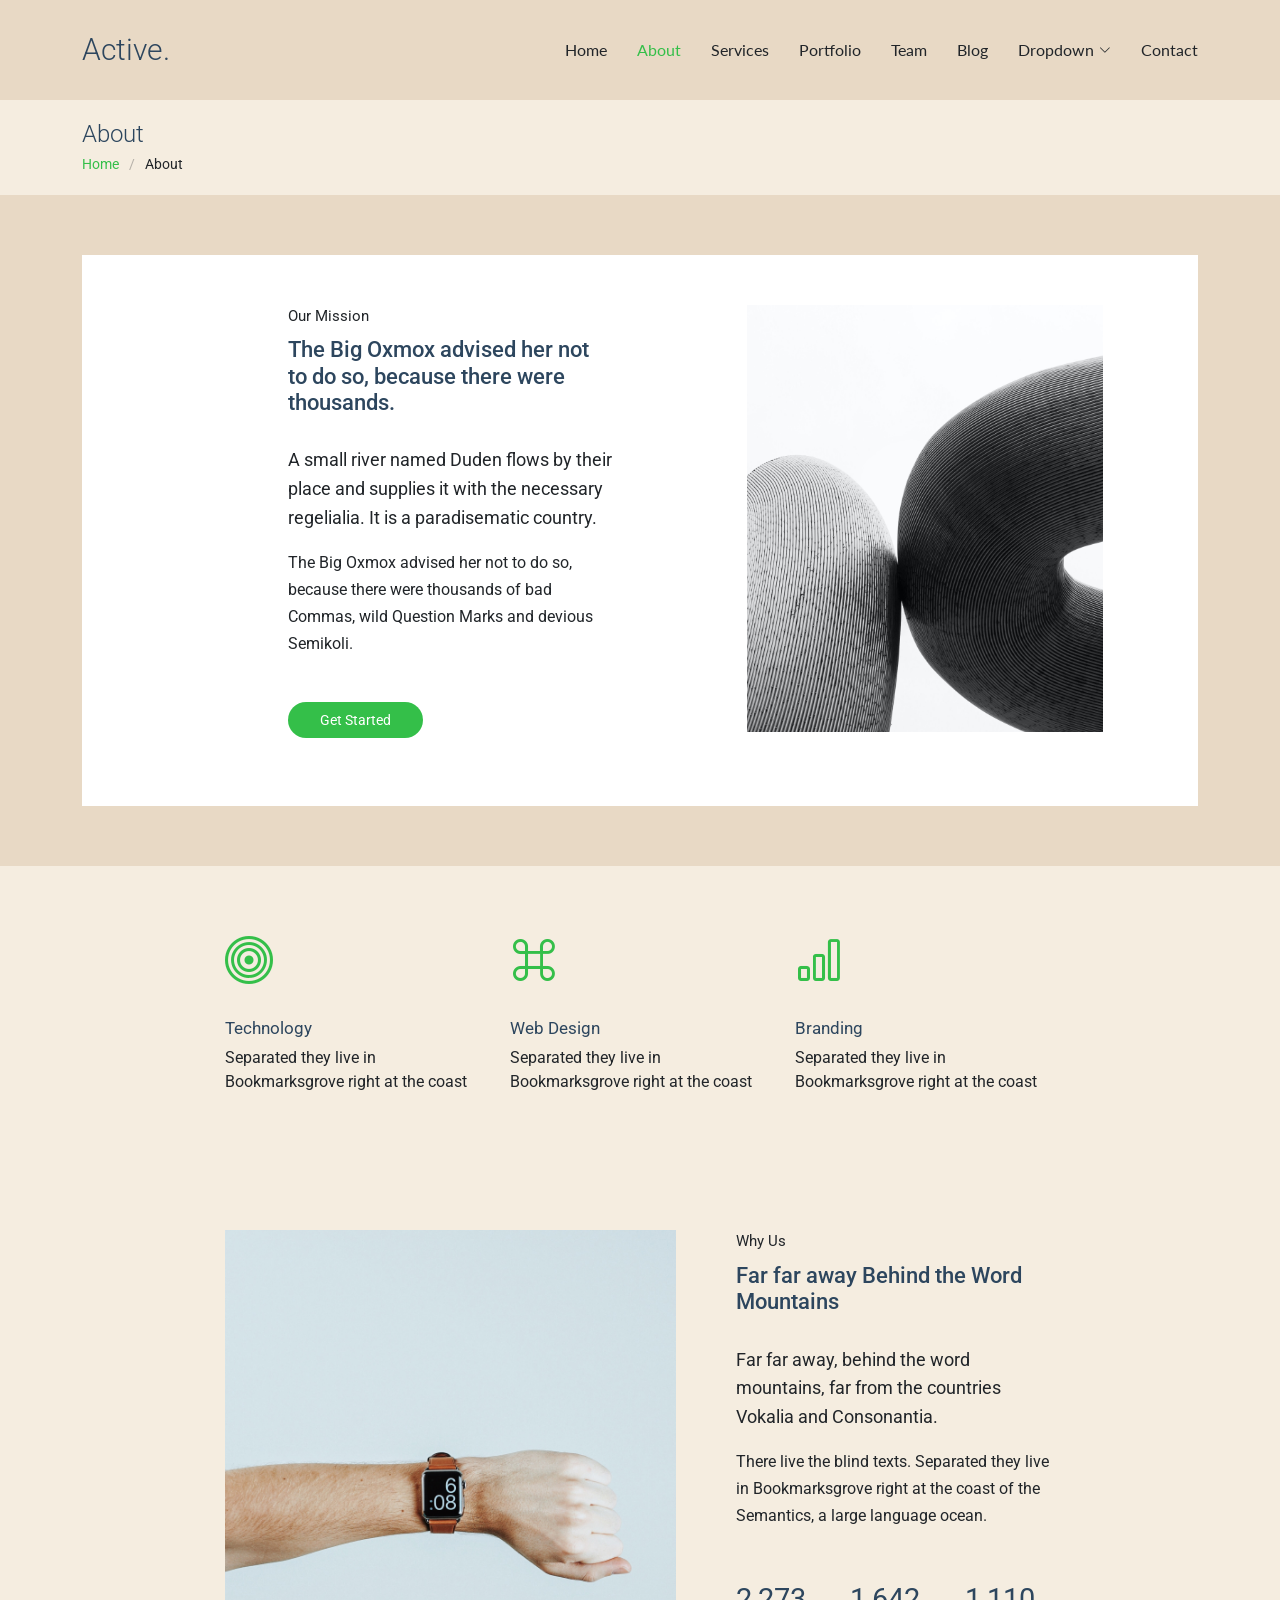
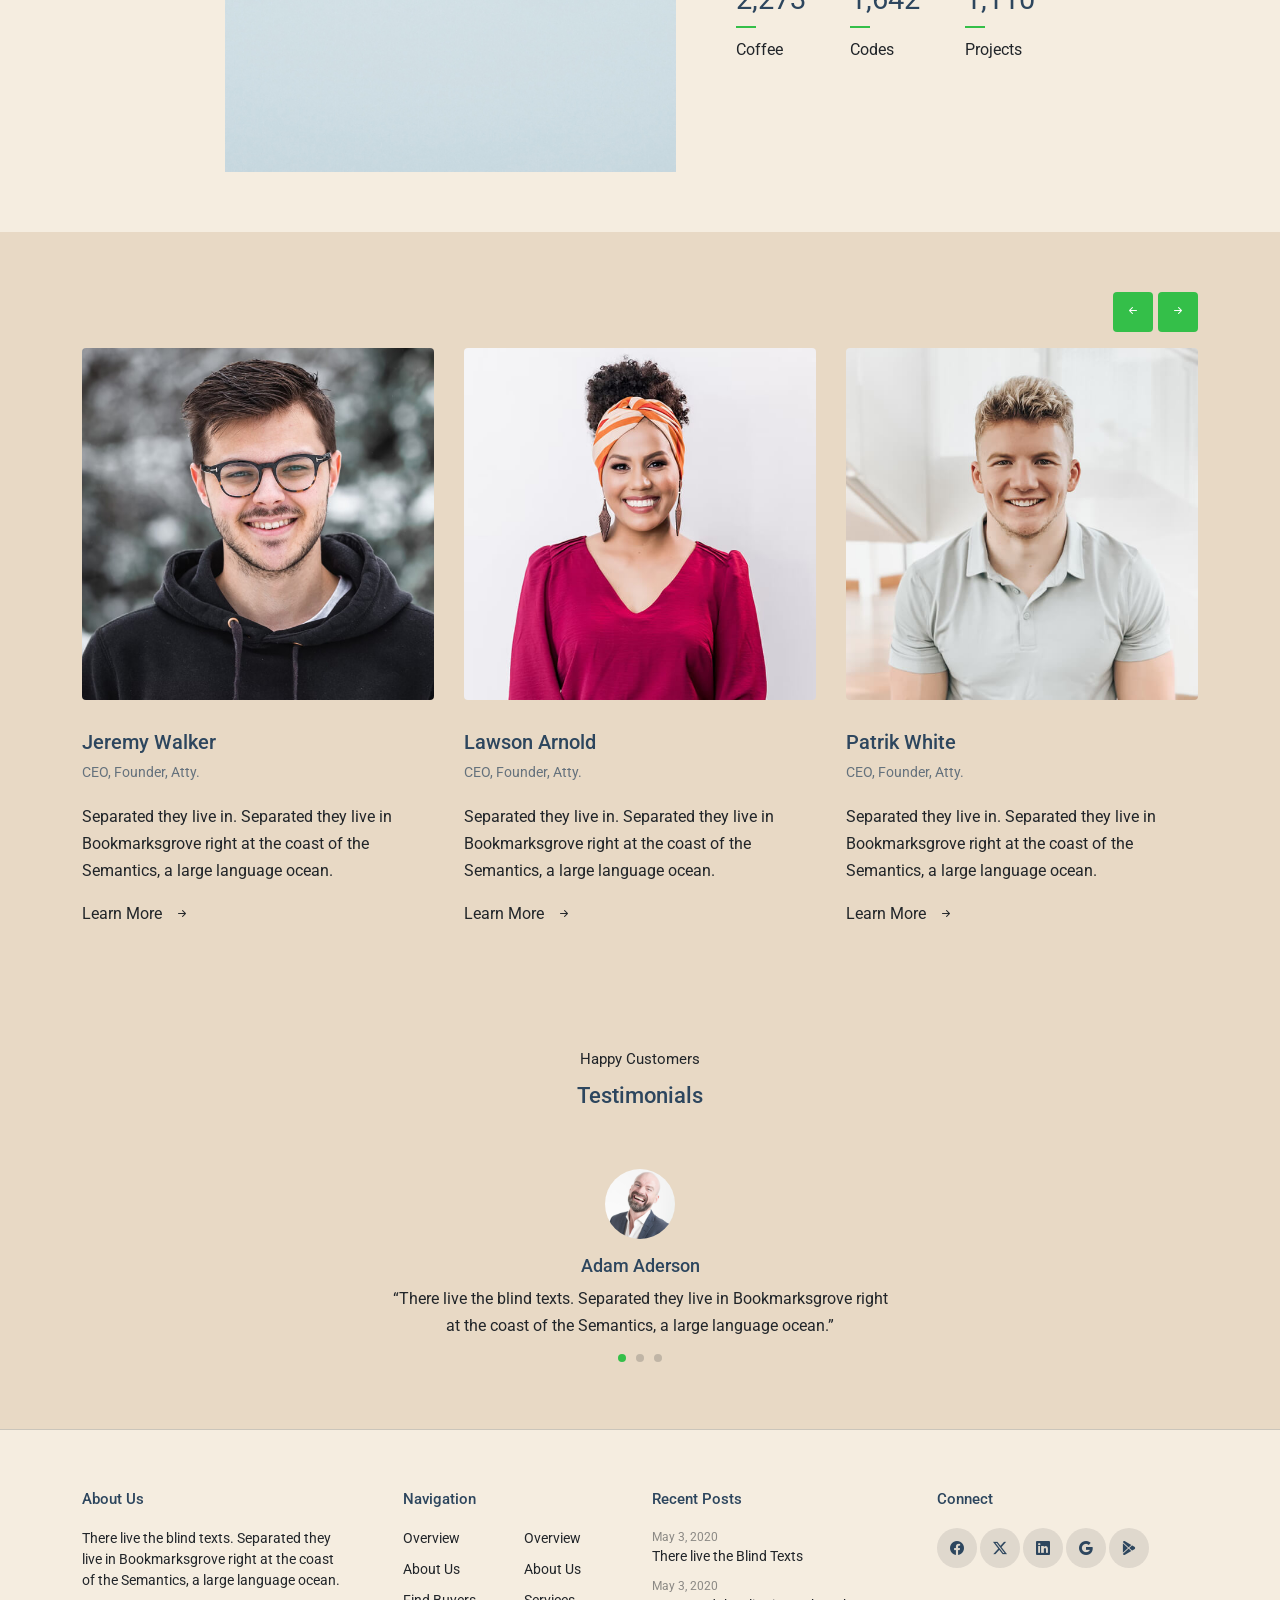
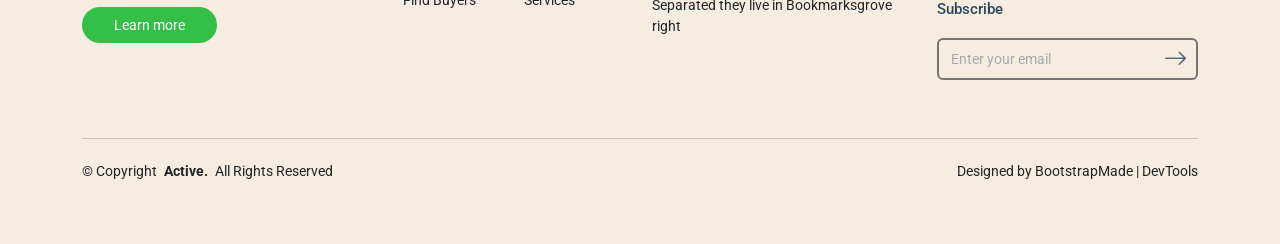
==== about.html @ da29261b "initial commit" ====
<!DOCTYPE html>
<html lang="en">

<head>
  <meta charset="utf-8">
  <meta content="width=device-width, initial-scale=1.0" name="viewport">
  <title>Zuri&Zucchini spaces</title>
  <meta name="description" content="">
  <meta name="keywords" content="">

  <!-- Favicons -->
  <link href="assets/img/favicon.png" rel="icon">
  <link href="assets/img/apple-touch-icon.png" rel="apple-touch-icon">

  <!-- Fonts -->
  <link href="https://fonts.googleapis.com" rel="preconnect">
  <link href="https://fonts.gstatic.com" rel="preconnect" crossorigin>
  <link href="https://fonts.googleapis.com/css2?family=Roboto:ital,wght@0,100;0,300;0,400;0,500;0,700;0,900;1,100;1,300;1,400;1,500;1,700;1,900&family=Lato:ital,wght@0,100;0,300;0,400;0,700;0,900;1,100;1,300;1,400;1,700;1,900&display=swap" rel="stylesheet">

  <!-- Vendor CSS Files -->
  <link href="assets/vendor/bootstrap/css/bootstrap.min.css" rel="stylesheet">
  <link href="assets/vendor/bootstrap-icons/bootstrap-icons.css" rel="stylesheet">
  <link href="assets/vendor/aos/aos.css" rel="stylesheet">
  <link href="assets/vendor/swiper/swiper-bundle.min.css" rel="stylesheet">
  <link href="assets/vendor/glightbox/css/glightbox.min.css" rel="stylesheet">

  <!-- Main CSS File -->
  <link href="assets/css/main.css" rel="stylesheet">

  <!-- =======================================================
  * Template Name: Active
  * Template URL: https://bootstrapmade.com/active-bootstrap-website-template/
  * Updated: Aug 07 2024 with Bootstrap v5.3.3
  * Author: BootstrapMade.com
  * License: https://bootstrapmade.com/license/
  ======================================================== -->
</head>

<body class="about-page">

  <header id="header" class="header d-flex align-items-center sticky-top">
    <div class="container-fluid container-xl position-relative d-flex align-items-center justify-content-between">

      <a href="index.html" class="logo d-flex align-items-center">
        <!-- Uncomment the line below if you also wish to use an image logo -->
        <!-- <img src="assets/img/logo.png" alt=""> -->
        <h1 class="sitename">Active.</h1>
      </a>

      <nav id="navmenu" class="navmenu">
        <ul>
          <li><a href="index.html">Home</a></li>
          <li><a href="about.html" class="active">About</a></li>
          <li><a href="services.html">Services</a></li>
          <li><a href="portfolio.html">Portfolio</a></li>
          <li><a href="team.html">Team</a></li>
          <li><a href="blog.html">Blog</a></li>
          <li class="dropdown"><a href="#"><span>Dropdown</span> <i class="bi bi-chevron-down toggle-dropdown"></i></a>
            <ul>
              <li><a href="#">Dropdown 1</a></li>
              <li class="dropdown"><a href="#"><span>Deep Dropdown</span> <i class="bi bi-chevron-down toggle-dropdown"></i></a>
                <ul>
                  <li><a href="#">Deep Dropdown 1</a></li>
                  <li><a href="#">Deep Dropdown 2</a></li>
                  <li><a href="#">Deep Dropdown 3</a></li>
                  <li><a href="#">Deep Dropdown 4</a></li>
                  <li><a href="#">Deep Dropdown 5</a></li>
                </ul>
              </li>
              <li><a href="#">Dropdown 2</a></li>
              <li><a href="#">Dropdown 3</a></li>
              <li><a href="#">Dropdown 4</a></li>
            </ul>
          </li>
          <li><a href="contact.html">Contact</a></li>
        </ul>
        <i class="mobile-nav-toggle d-xl-none bi bi-list"></i>
      </nav>

    </div>
  </header>

  <main class="main">

    <!-- Page Title -->
    <div class="page-title light-background">
      <div class="container">
        <h1>About</h1>
        <nav class="breadcrumbs">
          <ol>
            <li><a href="index.html">Home</a></li>
            <li class="current">About</li>
          </ol>
        </nav>
      </div>
    </div><!-- End Page Title -->

    <!-- About 2 Section -->
    <section id="about-2" class="about-2 section">

      <div class="container">
        <div class="content">
          <div class="row justify-content-center">
            <div class="col-sm-12 col-md-5 col-lg-4 col-xl-4 order-lg-2 offset-xl-1 mb-4">
              <div class="img-wrap text-center text-md-left" data-aos="fade-up" data-aos-delay="100">
                <div class="img">
                  <img src="assets/img/img_v_3.jpg" alt="circle image" class="img-fluid">
                </div>
              </div>
            </div>

            <div class="offset-md-0 offset-lg-1 col-sm-12 col-md-5 col-lg-5 col-xl-4" data-aos="fade-up">
              <div class="px-3">
                <span class="content-subtitle">Our Mission</span>
                <h2 class="content-title text-start">
                  The Big Oxmox advised her not to do so, because there were
                  thousands.
                </h2>
                <p class="lead">
                  A small river named Duden flows by their place and supplies it
                  with the necessary regelialia. It is a paradisematic country.
                </p>
                <p class="mb-5">
                  The Big Oxmox advised her not to do so, because there were
                  thousands of bad Commas, wild Question Marks and devious Semikoli.
                </p>
                <p>
                  <a href="#" class="btn-get-started">Get Started</a>
                </p>
              </div>
            </div>
          </div>
        </div>
      </div>
    </section><!-- /About 2 Section -->

    <!-- Services Section -->
    <section id="services" class="services section light-background">

      <div class="container">
        <div class="row gy-4 justify-content-center">

          <div class="col-lg-3">
            <div class="services-item" data-aos="fade-up">
              <div class="services-icon">
                <i class="bi bi-bullseye"></i>
              </div>
              <div>
                <h3>Technology</h3>
                <p>Separated they live in Bookmarksgrove right at the coast</p>
              </div>
            </div>
          </div>

          <div class="col-lg-3">
            <div class="services-item" data-aos="fade-up" data-aos-delay="100">
              <div class="services-icon">
                <i class="bi bi-command"></i>
              </div>
              <div>
                <h3>Web Design</h3>
                <p>Separated they live in Bookmarksgrove right at the coast</p>
              </div>
            </div>
          </div>

          <div class="col-lg-3">
            <div class="services-item" data-aos="fade-up" data-aos-delay="200">
              <div class="services-icon">
                <i class="bi bi-bar-chart"></i>
              </div>
              <div>
                <h3>Branding</h3>
                <p>Separated they live in Bookmarksgrove right at the coast</p>
              </div>
            </div>
          </div>

        </div>
      </div>
    </section><!-- /Services Section -->

    <!-- Stats Section -->
    <section id="stats" class="stats section light-background">

      <div class="container">

        <div class="row gy-4 justify-content-center">

          <div class="col-lg-5">
            <div class="images-overlap">
              <img src="assets/img/img_v_1.jpg" alt="student" class="img-fluid img-1" data-aos="fade-up">
            </div>
          </div>

          <div class="col-lg-4 ps-lg-5">
            <span class="content-subtitle">Why Us</span>
            <h2 class="content-title">Far far away Behind the Word Mountains</h2>
            <p class="lead">
              Far far away, behind the word mountains, far from the countries
              Vokalia and Consonantia.
            </p>
            <p class="mb-5">
              There live the blind texts. Separated they live in Bookmarksgrove
              right at the coast of the Semantics, a large language ocean.
            </p>
            <div class="row mb-5 count-numbers">

              <!-- Start Stats Item -->
              <div class="col-4 counter" data-aos="fade-up" data-aos-delay="100">
                <span data-purecounter-separator="true" data-purecounter-start="0" data-purecounter-end="3919" data-purecounter-duration="1" class="purecounter number"></span>
                <span class="d-block">Coffee</span>
              </div>
              <!-- End Stats Item -->

              <!-- Start Stats Item -->
              <div class="col-4 counter" data-aos="fade-up" data-aos-delay="200">
                <span data-purecounter-separator="true" data-purecounter-start="0" data-purecounter-end="2831" data-purecounter-duration="1" class="purecounter number"></span>
                <span class="d-block">Codes</span>
              </div>
              <!-- End Stats Item -->

              <!-- Start Stats Item -->
              <div class="col-4 counter" data-aos="fade-up" data-aos-delay="300">
                <span data-purecounter-separator="true" data-purecounter-start="0" data-purecounter-end="1914" data-purecounter-duration="1" class="purecounter number"></span>
                <span class="d-block">Projects</span>
              </div>
              <!-- End Stats Item -->

            </div>
          </div>

        </div>

      </div>
    </section><!-- /Stats Section -->

    <!-- Team Section -->
    <section id="team" class="team section">

      <div class="site-section slider-team-wrap">
        <div class="container">

          <div class="slider-nav d-flex justify-content-end mb-3">
            <a href="#" class="js-prev js-custom-prev"><i class="bi bi-arrow-left-short"></i></a>
            <a href="#" class="js-next js-custom-next"><i class="bi bi-arrow-right-short"></i></a>
          </div>

          <div class="swiper init-swiper" data-aos="fade-up" data-aos-delay="100">
            <script type="application/json" class="swiper-config">
              {
                "loop": true,
                "speed": 600,
                "autoplay": {
                  "delay": 5000
                },
                "slidesPerView": "1",
                "pagination": {
                  "el": ".swiper-pagination",
                  "type": "bullets",
                  "clickable": true
                },
                "navigation": {
                  "nextEl": ".js-custom-next",
                  "prevEl": ".js-custom-prev"
                },
                "breakpoints": {
                  "640": {
                    "slidesPerView": 2,
                    "spaceBetween": 30
                  },
                  "768": {
                    "slidesPerView": 3,
                    "spaceBetween": 30
                  },
                  "1200": {
                    "slidesPerView": 3,
                    "spaceBetween": 30
                  }
                }
              }
            </script>
            <div class="swiper-wrapper">
              <div class="swiper-slide">
                <div class="team">
                  <div class="pic">
                    <img src="assets/img/team/team-1.jpg" alt="Image" class="img-fluid">
                  </div>
                  <h3 clas="">
                    <a href="#"><span class="">Jeremy</span> Walker</a>
                  </h3>
                  <span class="d-block position">CEO, Founder, Atty.</span>
                  <p>
                    Separated they live in. Separated they live in Bookmarksgrove
                    right at the coast of the Semantics, a large language ocean.
                  </p>
                  <p class="mb-0">
                    <a href="#" class="more dark">Learn More <span class="bi bi-arrow-right-short"></span></a>
                  </p>
                </div>
              </div>
              <div class="swiper-slide">
                <div class="team">
                  <div class="pic">
                    <img src="assets/img/team/team-2.jpg" alt="Image" class="img-fluid">
                  </div>
                  <h3 clas="">
                    <a href="#"><span class="">Lawson</span> Arnold</a>
                  </h3>
                  <span class="d-block position">CEO, Founder, Atty.</span>
                  <p>
                    Separated they live in. Separated they live in Bookmarksgrove
                    right at the coast of the Semantics, a large language ocean.
                  </p>
                  <p class="mb-0">
                    <a href="#" class="more dark">Learn More <span class="bi bi-arrow-right-short"></span></a>
                  </p>
                </div>
              </div>
              <div class="swiper-slide">
                <div class="team">
                  <div class="pic">
                    <img src="assets/img/team/team-3.jpg" alt="Image" class="img-fluid">
                  </div>
                  <h3 clas="">
                    <a href="#"><span class="">Patrik</span> White</a>
                  </h3>
                  <span class="d-block position">CEO, Founder, Atty.</span>
                  <p>
                    Separated they live in. Separated they live in Bookmarksgrove
                    right at the coast of the Semantics, a large language ocean.
                  </p>
                  <p class="mb-0">
                    <a href="#" class="more dark">Learn More <span class="bi bi-arrow-right-short"></span></a>
                  </p>
                </div>
              </div>
              <div class="swiper-slide">
                <div class="team">
                  <div class="pic">
                    <img src="assets/img/team/team-4.jpg" alt="Image" class="img-fluid">
                  </div>
                  <h3 clas="">
                    <a href="#"><span class="">Kathryn</span> Ryan</a>
                  </h3>
                  <span class="d-block position">CEO, Founder, Atty.</span>
                  <p>
                    Separated they live in. Separated they live in Bookmarksgrove
                    right at the coast of the Semantics, a large language ocean.
                  </p>
                  <p class="mb-0">
                    <a href="#" class="more dark">Learn More <span class="bi bi-arrow-right-short"></span></a>
                  </p>
                </div>
              </div>
              <!-- <div class="swiper-slide"></div> -->
            </div>
          </div>
        </div>
        <!-- /.container -->
      </div>
    </section><!-- /Team Section -->

    <!-- Testimonials Section -->
    <section id="testimonials" class="testimonials section">
      <!-- Section Title -->
      <div class="container section-title" data-aos="fade-up">
        <p>Happy Customers</p>
        <h2>Testimonials</h2>
      </div><!-- End Section Title -->

      <div class="container" data-aos="fade-up">
        <div class="row justify-content-center">
          <div class="col-lg-7">
            <div class="swiper init-swiper">
              <script type="application/json" class="swiper-config">
                {
                  "loop": true,
                  "speed": 600,
                  "autoplay": {
                    "delay": 5000
                  },
                  "slidesPerView": "auto",
                  "pagination": {
                    "el": ".swiper-pagination",
                    "type": "bullets",
                    "clickable": true
                  },
                  "breakpoints": {
                    "320": {
                      "slidesPerView": 1,
                      "spaceBetween": 40
                    },
                    "1200": {
                      "slidesPerView": 1,
                      "spaceBetween": 1
                    }
                  }
                }
              </script>
              <div class="swiper-wrapper">
                <div class="swiper-slide">
                  <div class="testimonial mx-auto">
                    <figure class="img-wrap">
                      <img src="assets/img/testimonials/testimonials-1.jpg" alt="Image" class="img-fluid">
                    </figure>
                    <h3 class="name">Adam Aderson</h3>
                    <blockquote>
                      <p>
                        “There live the blind texts. Separated they live in
                        Bookmarksgrove right at the coast of the Semantics, a large
                        language ocean.”
                      </p>
                    </blockquote>
                  </div>
                </div>
                <div class="swiper-slide">
                  <div class="testimonial mx-auto">
                    <figure class="img-wrap">
                      <img src="assets/img/testimonials/testimonials-2.jpg" alt="Image" class="img-fluid">
                    </figure>
                    <h3 class="name">Lukas Devlin</h3>
                    <blockquote>
                      <p>
                        “There live the blind texts. Separated they live in
                        Bookmarksgrove right at the coast of the Semantics, a large
                        language ocean.”
                      </p>
                    </blockquote>
                  </div>
                </div>
                <div class="swiper-slide">
                  <div class="testimonial mx-auto">
                    <figure class="img-wrap">
                      <img src="assets/img/testimonials/testimonials-3.jpg" alt="Image" class="img-fluid">
                    </figure>
                    <h3 class="name">Kayla Bryant</h3>
                    <blockquote>
                      <p>
                        “There live the blind texts. Separated they live in
                        Bookmarksgrove right at the coast of the Semantics, a large
                        language ocean.”
                      </p>
                    </blockquote>
                  </div>
                </div>
              </div>
              <div class="swiper-pagination"></div>
            </div>
          </div>
        </div>
      </div>
    </section><!-- /Testimonials Section -->

  </main>

  <footer id="footer" class="footer light-background">
    <div class="container">
      <div class="row g-4">
        <div class="col-md-6 col-lg-3 mb-3 mb-md-0">
          <div class="widget">
            <h3 class="widget-heading">About Us</h3>
            <p class="mb-4">
              There live the blind texts. Separated they live in Bookmarksgrove
              right at the coast of the Semantics, a large language ocean.
            </p>
            <p class="mb-0">
              <a href="#" class="btn-learn-more">Learn more</a>
            </p>
          </div>
        </div>
        <div class="col-md-6 col-lg-3 ps-lg-5 mb-3 mb-md-0">
          <div class="widget">
            <h3 class="widget-heading">Navigation</h3>
            <ul class="list-unstyled float-start me-5">
              <li><a href="#">Overview</a></li>
              <li><a href="#">About Us</a></li>
              <li><a href="#">Find Buyers</a></li>
            </ul>
            <ul class="list-unstyled float-start">
              <li><a href="#">Overview</a></li>
              <li><a href="#">About Us</a></li>
              <li><a href="#">Services</a></li>
            </ul>
          </div>
        </div>
        <div class="col-md-6 col-lg-3 pl-lg-5">
          <div class="widget">
            <h3 class="widget-heading">Recent Posts</h3>
            <ul class="list-unstyled footer-blog-entry">
              <li>
                <span class="d-block date">May 3, 2020</span>
                <a href="#">There live the Blind Texts</a>
              </li>
              <li>
                <span class="d-block date">May 3, 2020</span>
                <a href="#">Separated they live in Bookmarksgrove right</a>
              </li>
            </ul>
          </div>
        </div>
        <div class="col-md-6 col-lg-3 pl-lg-5">
          <div class="widget">
            <h3 class="widget-heading">Connect</h3>
            <ul class="list-unstyled social-icons light mb-3">
              <li>
                <a href="#"><span class="bi bi-facebook"></span></a>
              </li>
              <li>
                <a href="#"><span class="bi bi-twitter-x"></span></a>
              </li>
              <li>
                <a href="#"><span class="bi bi-linkedin"></span></a>
              </li>
              <li>
                <a href="#"><span class="bi bi-google"></span></a>
              </li>
              <li>
                <a href="#"><span class="bi bi-google-play"></span></a>
              </li>
            </ul>
          </div>

          <div class="widget">
            <div class="footer-subscribe">
              <h3 class="widget-heading">Subscribe</h3>
              <form action="forms/newsletter.php" method="post" class="php-email-form">
                <div class="mb-2">
                  <input type="text" class="form-control" name="email" placeholder="Enter your email">

                  <button type="submit" class="btn btn-link">
                    <span class="bi bi-arrow-right"></span>
                  </button>
                </div>
                <div class="loading">Loading</div>
                <div class="error-message"></div>
                <div class="sent-message">
                  Your subscription request has been sent. Thank you!
                </div>
              </form>
            </div>
          </div>
        </div>
      </div>

      <div class="copyright d-flex flex-column flex-md-row align-items-center justify-content-md-between">
        <p>© <span>Copyright</span> <strong class="px-1 sitename">Active.</strong> <span>All Rights Reserved</span></p>
        <div class="credits">
          <!-- All the links in the footer should remain intact. -->
          <!-- You can delete the links only if you've purchased the pro version. -->
          <!-- Licensing information: https://bootstrapmade.com/license/ -->
          <!-- Purchase the pro version with working PHP/AJAX contact form: [buy-url] -->
          Designed by <a href="https://bootstrapmade.com/">BootstrapMade</a> | <a href="https://bootstrapmade.com/tools/">DevTools</a>
        </div>
      </div>
    </div>
  </footer>

  <!-- Scroll Top -->
  <a href="#" id="scroll-top" class="scroll-top d-flex align-items-center justify-content-center"><i class="bi bi-arrow-up-short"></i></a>

  <!-- Preloader -->
  <div id="preloader"></div>

  <!-- Vendor JS Files -->
  <script src="assets/vendor/bootstrap/js/bootstrap.bundle.min.js"></script>
  <script src="assets/vendor/php-email-form/validate.js"></script>
  <script src="assets/vendor/aos/aos.js"></script>
  <script src="assets/vendor/swiper/swiper-bundle.min.js"></script>
  <script src="assets/vendor/purecounter/purecounter_vanilla.js"></script>
  <script src="assets/vendor/glightbox/js/glightbox.min.js"></script>
  <script src="assets/vendor/imagesloaded/imagesloaded.pkgd.min.js"></script>
  <script src="assets/vendor/isotope-layout/isotope.pkgd.min.js"></script>

  <!-- Main JS File -->
  <script src="assets/js/main.js"></script>

</body>

</html>
---- assets/css/main.css ----
/**
* Template Name: Active
* Template URL: https://bootstrapmade.com/active-bootstrap-website-template/
* Updated: Aug 07 2024 with Bootstrap v5.3.3
* Author: BootstrapMade.com
* License: https://bootstrapmade.com/license/
*/

/*--------------------------------------------------------------
# Font & Color Variables
# Help: https://bootstrapmade.com/color-system/
--------------------------------------------------------------*/
/* Fonts */










:root {
  --default-font: "Roboto",  system-ui, -apple-system, "Segoe UI", Roboto, "Helvetica Neue", Arial, "Noto Sans", "Liberation Sans", sans-serif, "Apple Color Emoji", "Segoe UI Emoji", "Segoe UI Symbol", "Noto Color Emoji";
  --heading-font: "Roboto",  sans-serif;
  --nav-font: "Lato",  sans-serif;
}

/* Global Colors - The following color variables are used throughout the website. Updating them here will change the color scheme of the entire website */
:root { 
  --background-color: #E8D9C5; /* Background color for the entire website, including individual sections */
  --default-color: #212529; /* Default color used for the majority of the text content across the entire website */
  --heading-color: #2d465e; /* Color for headings, subheadings and title throughout the website */
  --accent-color: #34bf49; /* Accent color that represents your brand on the website. It's used for buttons, links, and other elements that need to stand out */
  --surface-color: #ffffff; /* The surface color is used as a background of boxed elements within sections, such as cards, icon boxes, or other elements that require a visual separation from the global background. */
  --contrast-color: #ffffff; /* Contrast color for text, ensuring readability against backgrounds of accent, heading, or default colors. */
}

/* Nav Menu Colors - The following color variables are used specifically for the navigation menu. They are separate from the global colors to allow for more customization options */
:root {
  --nav-color: #212529;  /* The default color of the main navmenu links */
  --nav-hover-color: #34bf49; /* Applied to main navmenu links when they are hovered over or active */
  --nav-mobile-background-color: #ffffff; /* Used as the background color for mobile navigation menu */
  --nav-dropdown-background-color: #ffffff; /* Used as the background color for dropdown items that appear when hovering over primary navigation items */
  --nav-dropdown-color: #212529; /* Used for navigation links of the dropdown items in the navigation menu. */
  --nav-dropdown-hover-color: #34bf49; /* Similar to --nav-hover-color, this color is applied to dropdown navigation links when they are hovered over. */
}

/* Color Presets - These classes override global colors when applied to any section or element, providing reuse of the sam color scheme. */

.light-background {
  --background-color: #F5EDE0;
  --surface-color:#A3B18A;
}

.dark-background {
  --background-color: #060606;
  --default-color: #ffffff;
  --heading-color: #ffffff;
  --surface-color: #252525;
  --contrast-color: #ffffff;
}

/* Smooth scroll */
:root {
  scroll-behavior: smooth;
}

/*--------------------------------------------------------------
# General Styling & Shared Classes
--------------------------------------------------------------*/
body {
  color: var(--default-color);
  background-color: var(--background-color);
  font-family: var(--default-font);
}

a {
  color: var(--accent-color);
  text-decoration: none;
  transition: 0.3s;
}

a:hover {
  color: color-mix(in srgb, var(--accent-color), transparent 25%);
  text-decoration: none;
}

h1,
h2,
h3,
h4,
h5,
h6 {
  color: var(--heading-color);
  font-family: var(--heading-font);
}

/* PHP Email Form Messages
------------------------------*/
.php-email-form .error-message {
  display: none;
  background: #df1529;
  color: #ffffff;
  text-align: left;
  padding: 15px;
  margin-bottom: 24px;
  font-weight: 600;
}

.php-email-form .sent-message {
  display: none;
  color: #ffffff;
  background: #059652;
  text-align: center;
  padding: 15px;
  margin-bottom: 24px;
  font-weight: 600;
}

.php-email-form .loading {
  display: none;
  background: var(--surface-color);
  text-align: center;
  padding: 15px;
  margin-bottom: 24px;
}

.php-email-form .loading:before {
  content: "";
  display: inline-block;
  border-radius: 50%;
  width: 24px;
  height: 24px;
  margin: 0 10px -6px 0;
  border: 3px solid var(--accent-color);
  border-top-color: var(--surface-color);
  animation: php-email-form-loading 1s linear infinite;
}

@keyframes php-email-form-loading {
  0% {
    transform: rotate(0deg);
  }

  100% {
    transform: rotate(360deg);
  }
}

/*--------------------------------------------------------------
# Global Header
--------------------------------------------------------------*/
.header {
  color: var(--default-color);
  background-color: var(--background-color);
  padding: 20px 0;
  transition: all 0.5s;
  z-index: 997;
}

.header .logo {
  line-height: 1;
}

.header .logo img {
  max-height: 32px;
  margin-right: 8px;
}

.header .logo h1 {
  font-size: 30px;
  margin: 0;
  font-weight: 300;
  color: var(--heading-color);
}

.scrolled .header {
  box-shadow: 0px 0 18px rgba(0, 0, 0, 0.1);
}

/*--------------------------------------------------------------
# Navigation Menu
--------------------------------------------------------------*/
/* Navmenu - Desktop */
@media (min-width: 1200px) {
  .navmenu {
    padding: 0;
  }

  .navmenu ul {
    margin: 0;
    padding: 0;
    display: flex;
    list-style: none;
    align-items: center;
  }

  .navmenu li {
    position: relative;
  }

  .navmenu a,
  .navmenu a:focus {
    color: var(--nav-color);
    padding: 18px 15px;
    font-size: 16px;
    font-family: var(--nav-font);
    font-weight: 400;
    display: flex;
    align-items: center;
    justify-content: space-between;
    white-space: nowrap;
    transition: 0.3s;
  }

  .navmenu a i,
  .navmenu a:focus i {
    font-size: 12px;
    line-height: 0;
    margin-left: 5px;
    transition: 0.3s;
  }

  .navmenu li:last-child a {
    padding-right: 0;
  }

  .navmenu li:hover>a,
  .navmenu .active,
  .navmenu .active:focus {
    color: var(--nav-hover-color);
  }

  .navmenu .dropdown ul {
    margin: 0;
    padding: 10px 0;
    background: var(--nav-dropdown-background-color);
    display: block;
    position: absolute;
    visibility: hidden;
    left: 14px;
    top: 130%;
    opacity: 0;
    transition: 0.3s;
    border-radius: 4px;
    z-index: 99;
    box-shadow: 0px 0px 30px rgba(0, 0, 0, 0.1);
  }

  .navmenu .dropdown ul li {
    min-width: 200px;
  }

  .navmenu .dropdown ul a {
    padding: 10px 20px;
    font-size: 15px;
    text-transform: none;
    color: var(--nav-dropdown-color);
  }

  .navmenu .dropdown ul a i {
    font-size: 12px;
  }

  .navmenu .dropdown ul a:hover,
  .navmenu .dropdown ul .active:hover,
  .navmenu .dropdown ul li:hover>a {
    color: var(--nav-dropdown-hover-color);
  }

  .navmenu .dropdown:hover>ul {
    opacity: 1;
    top: 100%;
    visibility: visible;
  }

  .navmenu .dropdown .dropdown ul {
    top: 0;
    left: -90%;
    visibility: hidden;
  }

  .navmenu .dropdown .dropdown:hover>ul {
    opacity: 1;
    top: 0;
    left: -100%;
    visibility: visible;
  }
}

/* Navmenu - Mobile */
@media (max-width: 1199px) {
  .mobile-nav-toggle {
    color: var(--nav-color);
    font-size: 28px;
    line-height: 0;
    margin-right: 10px;
    cursor: pointer;
    transition: color 0.3s;
  }

  .navmenu {
    padding: 0;
    z-index: 9997;
  }

  .navmenu ul {
    display: none;
    list-style: none;
    position: absolute;
    inset: 60px 20px 20px 20px;
    padding: 10px 0;
    margin: 0;
    border-radius: 6px;
    background-color: var(--nav-mobile-background-color);
    overflow-y: auto;
    transition: 0.3s;
    z-index: 9998;
    box-shadow: 0px 0px 30px rgba(0, 0, 0, 0.1);
  }

  .navmenu a,
  .navmenu a:focus {
    color: var(--nav-color);
    padding: 10px 20px;
    font-family: var(--nav-font);
    font-size: 17px;
    font-weight: 500;
    display: flex;
    align-items: center;
    justify-content: space-between;
    white-space: nowrap;
    transition: 0.3s;
  }

  .navmenu a i,
  .navmenu a:focus i {
    font-size: 12px;
    line-height: 0;
    margin-left: 5px;
    width: 30px;
    height: 30px;
    display: flex;
    align-items: center;
    justify-content: center;
    border-radius: 50%;
    transition: 0.3s;
    background-color: color-mix(in srgb, var(--accent-color), transparent 90%);
  }

  .navmenu a i:hover,
  .navmenu a:focus i:hover {
    background-color: var(--accent-color);
    color: var(--contrast-color);
  }

  .navmenu a:hover,
  .navmenu .active,
  .navmenu .active:focus {
    color: var(--nav-hover-color);
  }

  .navmenu .active i,
  .navmenu .active:focus i {
    background-color: var(--accent-color);
    color: var(--contrast-color);
    transform: rotate(180deg);
  }

  .navmenu .dropdown ul {
    position: static;
    display: none;
    z-index: 99;
    padding: 10px 0;
    margin: 10px 20px;
    background-color: var(--nav-dropdown-background-color);
    border: 1px solid color-mix(in srgb, var(--default-color), transparent 90%);
    box-shadow: none;
    transition: all 0.5s ease-in-out;
  }

  .navmenu .dropdown ul ul {
    background-color: rgba(33, 37, 41, 0.1);
  }

  .navmenu .dropdown ul a {
    color: var(--nav-dropdown-color);
  }

  .navmenu .dropdown ul a:hover,
  .navmenu .dropdown ul .active:hover,
  .navmenu .dropdown ul li:hover>a {
    color: var(--nav-dropdown-hover-color);
  }

  .navmenu .dropdown>.dropdown-active {
    display: block;
    background-color: rgba(33, 37, 41, 0.03);
  }

  .mobile-nav-active {
    overflow: hidden;
  }

  .mobile-nav-active .mobile-nav-toggle {
    color: #fff;
    position: absolute;
    font-size: 32px;
    top: 15px;
    right: 15px;
    margin-right: 0;
    z-index: 9999;
  }

  .mobile-nav-active .navmenu {
    position: fixed;
    overflow: hidden;
    inset: 0;
    background: rgba(33, 37, 41, 0.8);
    transition: 0.3s;
  }

  .mobile-nav-active .navmenu>ul {
    display: block;
  }
}

/*--------------------------------------------------------------
# Global Footer
--------------------------------------------------------------*/
.footer {
  background-color: var(--background-color);
  color: var(--default-color);
  padding: 60px 0;
  font-size: 14px;
  border-top: 1px solid color-mix(in srgb, var(--default-color), transparent 80%);
}

.footer a {
  color: var(--default-color) !important;
}

.footer a:hover {
  color: var(--accent-color);
}

.footer .copyright {
  margin-top: 50px;
  position: relative;
  padding-top: 20px;
  border-top: 1px solid color-mix(in srgb, var(--default-color), transparent 80%);
}

.footer .copyright p,
.footer .copyright .credits {
  margin: 2px 0;
}

.footer .btn-learn-more {
  background-color: var(--accent-color);
  border-radius: 30px;
  padding: 8px 30px;
  border: 2px solid transparent;
  transition: 0.3s all ease-in-out;
  font-size: 14px;
  color: var(--contrast-color) !important;
}

.footer .btn-learn-more:hover {
  border-color: var(--accent-color);
  background-color: transparent;
  color: var(--accent-color) !important;
}

.footer .widget .widget-heading {
  font-size: 15px;
  color: var(--heading-color);
  margin-bottom: 20px;
}

.footer .widget ul li {
  margin-bottom: 10px;
  line-height: 1.5;
}

.footer .widget ul li a {
  color: color-mix(in srgb, var(--heading-color), transparent 50%);
}

.footer .widget ul li a:hover {
  text-decoration: none;
  color: var(--heading-color);
}

.footer .widget .footer-blog-entry .date {
  color: color-mix(in srgb, var(--default-color), transparent 50%);
  font-size: 12px;
}

.footer .social-icons li {
  display: inline-block;
}

.footer .social-icons li a {
  display: inline-block;
  width: 40px;
  height: 40px;
  position: relative;
  border-radius: 50%;
  background: color-mix(in srgb, var(--default-color), transparent 90%);
}

.footer .social-icons li a span {
  color: color-mix(in srgb, var(--heading-color), transparent 0%);
  position: absolute;
  top: 50%;
  left: 50%;
  transform: translate(-50%, -50%);
  transition: 0.3s all ease-in-out;
}

.footer .social-icons li a:hover {
  background: var(--accent-color);
}

.footer .social-icons li a:hover span {
  color: var(--contrast-color);
}

.footer .social-icons li:first-child a {
  padding-left: 0;
}

.footer .footer-subscribe form {
  position: relative;
}

.footer .footer-subscribe .form-control {
  font-size: 14px;
  height: 42px;
  border: 2px solid color-mix(in srgb, var(--default-color), transparent 40%);
  background: none;
  color: var(--heading-color);
  padding-right: 40px;
}

.footer .footer-subscribe .form-control:focus {
  border-color: color-mix(in srgb, var(--default-color), transparent 10%);
  box-shadow: none;
}

.footer .footer-subscribe .form-control::placeholder {
  color: color-mix(in srgb, var(--heading-color), transparent 60%);
}

.footer .footer-subscribe .btn-link {
  padding: 0;
  margin: 0;
  font-size: 1.5rem;
  background-color: none;
  border-color: none;
  position: absolute;
  line-height: 0;
  color: color-mix(in srgb, var(--heading-color), transparent 20%);
  top: 20px;
  right: 10px;
  transform: translateY(-50%) rotate(0deg);
}

.footer .footer-subscribe .btn-link:hover,
.footer .footer-subscribe .btn-link:focus,
.footer .footer-subscribe .btn-link:active {
  text-decoration: none;
}

/*--------------------------------------------------------------
# Preloader
--------------------------------------------------------------*/
#preloader {
  position: fixed;
  inset: 0;
  z-index: 999999;
  overflow: hidden;
  background: var(--background-color);
  transition: all 0.6s ease-out;
}

#preloader:before {
  content: "";
  position: fixed;
  top: calc(50% - 30px);
  left: calc(50% - 30px);
  border: 6px solid #ffffff;
  border-color: var(--accent-color) transparent var(--accent-color) transparent;
  border-radius: 50%;
  width: 60px;
  height: 60px;
  animation: animate-preloader 1.5s linear infinite;
}

@keyframes animate-preloader {
  0% {
    transform: rotate(0deg);
  }

  100% {
    transform: rotate(360deg);
  }
}

/*--------------------------------------------------------------
# Scroll Top Button
--------------------------------------------------------------*/
.scroll-top {
  position: fixed;
  visibility: hidden;
  opacity: 0;
  right: 15px;
  bottom: 15px;
  z-index: 99999;
  background-color: var(--accent-color);
  width: 40px;
  height: 40px;
  border-radius: 4px;
  transition: all 0.4s;
}

.scroll-top i {
  font-size: 24px;
  color: var(--contrast-color);
  line-height: 0;
}

.scroll-top:hover {
  background-color: color-mix(in srgb, var(--accent-color), transparent 20%);
  color: var(--contrast-color);
}

.scroll-top.active {
  visibility: visible;
  opacity: 1;
}

/*--------------------------------------------------------------
# Disable aos animation delay on mobile devices
--------------------------------------------------------------*/
@media screen and (max-width: 768px) {
  [data-aos-delay] {
    transition-delay: 0 !important;
  }
}

/*--------------------------------------------------------------
# Global Page Titles & Breadcrumbs
--------------------------------------------------------------*/
.page-title {
  color: var(--default-color);
  background-color: var(--background-color);
  padding: 20px 0;
  position: relative;
}

.page-title h1 {
  font-size: 24px;
  font-weight: 300;
  margin: 0 0 5px 0;
}

.page-title .breadcrumbs ol {
  display: flex;
  flex-wrap: wrap;
  list-style: none;
  padding: 0;
  margin: 0;
  font-size: 14px;
  font-weight: 400;
}

.page-title .breadcrumbs ol li+li {
  padding-left: 10px;
}

.page-title .breadcrumbs ol li+li::before {
  content: "/";
  display: inline-block;
  padding-right: 10px;
  color: color-mix(in srgb, var(--default-color), transparent 70%);
}

/*--------------------------------------------------------------
# Global Sections
--------------------------------------------------------------*/
section,
.section {
  color: var(--default-color);
  background-color: var(--background-color);
  padding: 60px 0;
  scroll-margin-top: 100px;
  overflow: clip;
}

@media (max-width: 1199px) {

  section,
  .section {
    scroll-margin-top: 66px;
  }
}

/*--------------------------------------------------------------
# Global Section Titles
--------------------------------------------------------------*/
.section-title {
  text-align: center;
  padding-bottom: 60px;
  position: relative;
}

.section-title h2 {
  font-size: 22px;
  font-weight: 500;
  margin-bottom: 0;
}

.section-title p {
  font-size: 15px;
  margin-bottom: 10px;
}

/*--------------------------------------------------------------
# About Section
--------------------------------------------------------------*/
.about .btn-get-started {
  background-color: var(--accent-color);
  color: var(--contrast-color);
  border-radius: 30px;
  padding: 8px 30px;
  border: 2px solid transparent;
  transition: 0.3s all ease-in-out;
  font-size: 14px;
}

.about .btn-get-started:hover {
  border-color: var(--accent-color);
  background-color: transparent;
  color: var(--accent-color);
}

.about h1 {
  color: var(--heading-color);
  font-size: 30px;
}

.about p {
  line-height: 1.7;
  color: var(--default-color);
}

.about .swiper-pagination {
  position: absolute;
  bottom: 30px;
}

.about .swiper-pagination .swiper-pagination-bullet {
  margin: 0 5px;
  background: #ffffff;
  opacity: 0.3;
}

.about .swiper-pagination .swiper-pagination-bullet.swiper-pagination-bullet-active {
  background: var(--accent-color);
  opacity: 1;
}

.about .section-subtitle {
  font-size: 15px;
  margin-bottom: 10px;
  display: block;
  color: var(--default-color);
}

/*--------------------------------------------------------------
# About 2 Section
--------------------------------------------------------------*/
.about-2 .content {
  background-color: var(--surface-color);
  padding-top: 50px;
  padding-bottom: 50px;
}

.about-2 .content-subtitle {
  font-size: 15px;
  margin-bottom: 10px;
  display: block;
  color: var(--default-color);
}

.about-2 .content-title {
  color: var(--heading-color);
  font-size: 22px;
  margin-bottom: 30px;
}

.about-2 p {
  line-height: 1.7;
  color: var(--default-color);
}

.about-2 .btn-get-started {
  background-color: var(--accent-color);
  color: var(--contrast-color);
  border-radius: 30px;
  padding: 8px 30px;
  border: 2px solid transparent;
  transition: 0.3s all ease-in-out;
  font-size: 14px;
}

.about-2 .btn-get-started:hover {
  border-color: var(--accent-color);
  background-color: transparent;
  color: var(--accent-color);
}

.about-2 .lead {
  line-height: 1.6;
  font-size: 18px;
  font-weight: normal;
  color: var(--default-color);
}

/*--------------------------------------------------------------
# Services Section
--------------------------------------------------------------*/
.services {
  padding-top: 60px;
  padding-bottom: 60px;
}

.services .services-item .services-icon {
  color: var(--accent-color);
  margin-bottom: 20px;
}

.services .services-item .services-icon i {
  font-size: 48px;
}

.services .services-item h3 {
  font-size: 17px;
  font-weight: 400;
  color: var(--heading-color);
}

/*--------------------------------------------------------------
# Stats Section
--------------------------------------------------------------*/
.stats {
  padding-top: 60px;
}

.stats .content-subtitle {
  font-size: 15px;
  margin-bottom: 10px;
  display: block;
  color: var(--default-color);
}

.stats .lead {
  line-height: 1.6;
  font-size: 18px;
  font-weight: normal;
  color: var(--default-color);
}

.stats .content-title {
  color: var(--heading-color);
  font-size: 22px;
  margin-bottom: 30px;
}

.stats p {
  line-height: 1.7;
  color: var(--default-color);
}

.stats .btn-get-started {
  background-color: var(--accent-color);
  color: var(--contrast-color);
  border-radius: 30px;
  padding: 8px 30px;
  border: 2px solid transparent;
  transition: 0.3s all ease-in-out;
  font-size: 14px;
}

.stats .btn-get-started:hover {
  border-color: var(--accent-color);
  background-color: transparent;
  color: var(--accent-color);
}

.stats .count-numbers .number {
  font-size: 1.8rem;
  color: var(--heading-color);
  position: relative;
  display: block;
  padding-bottom: 7px;
  margin-bottom: 10px;
}

.stats .count-numbers .number:after {
  content: "";
  left: 0;
  bottom: 0;
  position: absolute;
  width: 20px;
  height: 2px;
  background: var(--accent-color);
}

/*--------------------------------------------------------------
# Blog Posts Section
--------------------------------------------------------------*/
.blog-posts .title-wrap {
  padding-bottom: 30px;
}

.blog-posts .content-subtitle {
  font-size: 15px;
  margin-bottom: 10px;
  display: block;
  color: var(--default-color);
}

.blog-posts .content-title {
  color: var(--heading-color);
  font-size: 22px;
  margin-bottom: 30px;
}

.blog-posts .post-entry .thumb {
  margin-bottom: 20px;
}

.blog-posts .post-entry .thumb img {
  transition: 0.3s all ease;
}

.blog-posts .post-entry .thumb:hover img {
  opacity: 0.8;
}

.blog-posts .post-entry .meta {
  font-size: 12px;
  margin-bottom: 20px;
}

.blog-posts .post-entry .meta .cat {
  text-transform: uppercase;
  font-weight: normal;
  color: var(--heading-color);
}

.blog-posts .post-entry .meta .date {
  color: color-mix(in srgb, var(--default-color), transparent 25%);
}

.blog-posts .post-entry .post-content {
  padding-left: 30px;
  padding-right: 30px;
}

.blog-posts .post-entry .post-content h3 {
  font-size: 18px;
  line-height: 1.2;
}

.blog-posts .post-entry .post-content h3 a {
  color: var(--heading-color);
}

.blog-posts .post-entry .post-content h3 a:hover {
  color: var(--accent-color);
}

.blog-posts .author .pic {
  flex: 0 0 50px;
  margin-right: 20px;
}

.blog-posts .author .author-name {
  line-height: 1.3;
}

.blog-posts .author .author-name strong {
  color: var(--heading-color);
  font-weight: normal;
}

.blog-posts .author .author-name span {
  font-size: 14px;
  color: color-mix(in srgb, var(--default-color), transparent 25%);
}

/*--------------------------------------------------------------
# Tabs Section
--------------------------------------------------------------*/
.tabs .service-item .service-icon {
  display: flex;
  align-items: center;
  justify-content: center;
  width: 40px;
  height: 40px;
  flex: 0 0 40px;
  border-radius: 4px;
  position: relative;
  color: var(--accent-color);
  background-color: color-mix(in srgb, var(--default-color), transparent 95%);
  margin-right: 20px;
  font-size: 16px;
}

.tabs .service-item .service-contents h3 {
  font-size: 16px;
  color: var(--heading-color);
}

.tabs .service-item.link {
  padding: 20px;
  margin-bottom: 10px;
  border-radius: 7px;
}

.tabs .service-item.link .service-contents {
  color: var(--default-color);
}

.tabs .service-item.link .service-contents *:last-child {
  margin-bottom: 0;
}

.tabs .service-item.link:hover {
  background: color-mix(in srgb, var(--default-color), transparent 96%);
}

.tabs .service-item.link:hover .service-icon {
  background-color: color-mix(in srgb, var(--default-color), transparent 90%);
  color: var(--default-color);
}

.tabs .service-item.link.active {
  background: var(--surface-color);
}

.tabs .service-item.link.active .service-icon {
  background-color: var(--accent-color);
  color: var(--contrast-color);
}

/*--------------------------------------------------------------
# Services 2 Section
--------------------------------------------------------------*/
.services-2 .content-subtitle {
  font-size: 15px;
  margin-bottom: 10px;
  display: block;
  color: var(--default-color);
}

.services-2 .content-title {
  color: var(--heading-color);
  font-size: 22px;
  margin-bottom: 30px;
}

.services-2 p {
  line-height: 1.7;
  color: var(--default-color);
}

.services-2 .lead {
  line-height: 1.6;
  font-size: 18px;
  font-weight: normal;
  color: var(--default-color);
}

.services-2 .btn-get-started {
  background-color: var(--accent-color);
  color: var(--contrast-color);
  border-radius: 30px;
  padding: 8px 30px;
  border: 2px solid transparent;
  transition: 0.3s all ease-in-out;
  font-size: 14px;
}

.services-2 .btn-get-started:hover {
  border-color: var(--accent-color);
  background-color: transparent;
  color: var(--accent-color);
}

.services-2 .services-item .services-icon {
  color: var(--accent-color);
  margin-bottom: 20px;
}

.services-2 .services-item .services-icon i {
  font-size: 48px;
}

.services-2 .services-item h3 {
  font-size: 17px;
  font-weight: 400;
  color: var(--heading-color);
}

/*--------------------------------------------------------------
# Pricing Section
--------------------------------------------------------------*/
.pricing .pricing-item {
  background-color: var(--surface-color);
  box-shadow: 0px 5px 90px rgba(0, 0, 0, 0.1);
  padding: 40px 20px;
  text-align: center;
  border-radius: 8px;
  position: relative;
  overflow: hidden;
}

.pricing .pricing-item h3 {
  padding: 15px;
  margin-top: 15px;
  font-size: 18px;
  font-weight: 600;
}

.pricing .pricing-item h4 {
  color: var(--accent-color);
  font-size: 42px;
  font-family: var(--default-font);
  font-weight: 500;
}

.pricing .pricing-item h4 sup {
  font-size: 20px;
  top: -15px;
  left: -3px;
}

.pricing .pricing-item h4 span {
  color: color-mix(in srgb, var(--default-color), transparent 40%);
  font-size: 16px;
  font-weight: 300;
}

.pricing .pricing-item ul {
  padding: 20px 0;
  list-style: none;
  text-align: center;
  line-height: 20px;
  font-size: 14px;
}

.pricing .pricing-item ul li {
  padding-bottom: 16px;
}

.pricing .pricing-item ul .na {
  color: color-mix(in srgb, var(--default-color), transparent 60%);
  text-decoration: line-through;
}

.pricing .pricing-item .btn-wrap {
  padding: 15px;
  text-align: center;
}

.pricing .pricing-item .btn-buy {
  color: var(--accent-color);
  background-color: transparent;
  border: 2px solid var(--accent-color);
  display: inline-block;
  padding: 10px 40px 12px 40px;
  border-radius: 50px;
  font-size: 14px;
  font-family: var(--heading-font);
  font-weight: 600;
  transition: 0.3s;
}

.pricing .pricing-item .btn-buy:hover {
  background: var(--accent-color);
  color: var(--contrast-color);
}

.pricing .recommended .btn-buy {
  background: var(--accent-color);
  color: var(--contrast-color);
}

.pricing .recommended .btn-buy:hover {
  background: color-mix(in srgb, var(--accent-color), transparent 20%);
  border-color: color-mix(in srgb, var(--accent-color), transparent 20%);
}

.pricing .recommended-badge {
  position: absolute;
  top: 20px;
  left: 50%;
  transform: translateX(-50%);
  z-index: 1;
  font-size: 13px;
  padding: 3px 25px 6px 25px;
  background: color-mix(in srgb, var(--accent-color), transparent 92%);
  color: var(--accent-color);
  border-radius: 50px;
}

/*--------------------------------------------------------------
# Faq Section
--------------------------------------------------------------*/
.faq .content-subtitle {
  font-size: 15px;
  margin-bottom: 10px;
  display: block;
  color: var(--default-color);
}

.faq .content-title {
  color: var(--heading-color);
  font-size: 22px;
  margin-bottom: 30px;
}

.faq p {
  line-height: 1.7;
  color: var(--default-color);
}

.faq .custom-accordion .accordion-item {
  background-color: var(--surface-color);
  margin-bottom: 0px;
  position: relative;
  border-radius: 0px;
  overflow: hidden;
}

.faq .custom-accordion .accordion-item .btn-link {
  display: block;
  width: 100%;
  padding: 15px 0;
  text-decoration: none;
  text-align: left;
  color: var(--default-color);
  border: none;
  padding-left: 40px;
  border-radius: 0;
  position: relative;
  background-color: color-mix(in srgb, var(--default-color), transparent 94%);
}

.faq .custom-accordion .accordion-item .btn-link:before {
  content: "\f282";
  display: inline-block;
  font-family: "bootstrap-icons" !important;
  font-style: normal;
  font-weight: normal !important;
  font-variant: normal;
  text-transform: none;
  line-height: 1;
  vertical-align: -0.125em;
  -webkit-font-smoothing: antialiased;
  position: absolute;
  top: 50%;
  transform: translateY(-50%);
  left: 15px;
}

.faq .custom-accordion .accordion-item .btn-link[aria-expanded=true] {
  color: var(--accent-color);
}

.faq .custom-accordion .accordion-item .btn-link[aria-expanded=true]:before {
  font-family: "bootstrap-icons" !important;
  content: "\f286";
  position: absolute;
  color: var(--accent-color);
  top: 50%;
  transform: translateY(-50%);
}

.faq .custom-accordion .accordion-item .accordion-body {
  padding: 20px 20px 20px 20px;
  color: var(--default-color);
}

/*--------------------------------------------------------------
# Testimonials Section
--------------------------------------------------------------*/
.testimonials p {
  line-height: 1.7;
  color: var(--default-color);
}

.testimonials .testimonial {
  max-width: 500px;
  text-align: center;
  margin-bottom: 30px;
}

.testimonials .testimonial .name {
  font-size: 18px;
  color: var(--heading-color);
}

.testimonials .testimonial .img-wrap img {
  margin: 0 auto;
  width: 70px;
  border-radius: 50%;
}

.testimonials .swiper-pagination {
  position: absolute;
  bottom: 0px;
}

.testimonials .swiper-pagination .swiper-pagination-bullet {
  margin: 0 5px;
  background-color: color-mix(in srgb, var(--default-color) 65%, transparent);
  opacity: 0.3;
}

.testimonials .swiper-pagination .swiper-pagination-bullet.swiper-pagination-bullet-active {
  background: var(--accent-color);
  opacity: 1;
}

/*--------------------------------------------------------------
# Portfolio Section
--------------------------------------------------------------*/
.portfolio .portfolio-filters {
  padding: 0;
  margin: 0 auto 20px auto;
  list-style: none;
  text-align: center;
}

.portfolio .portfolio-filters li {
  cursor: pointer;
  display: inline-block;
  padding: 8px 20px 10px 20px;
  margin: 0;
  font-size: 15px;
  font-weight: 500;
  line-height: 1;
  margin-bottom: 5px;
  border-radius: 50px;
  transition: all 0.3s ease-in-out;
  font-family: var(--heading-font);
}

.portfolio .portfolio-filters li:hover,
.portfolio .portfolio-filters li.filter-active {
  color: var(--contrast-color);
  background-color: var(--accent-color);
}

.portfolio .portfolio-filters li:first-child {
  margin-left: 0;
}

.portfolio .portfolio-filters li:last-child {
  margin-right: 0;
}

@media (max-width: 575px) {
  .portfolio .portfolio-filters li {
    font-size: 14px;
    margin: 0 0 10px 0;
  }
}

.portfolio .portfolio-item {
  position: relative;
  overflow: hidden;
}

.portfolio .portfolio-item .portfolio-info {
  opacity: 0;
  position: absolute;
  left: 12px;
  right: 12px;
  bottom: -100%;
  z-index: 3;
  transition: all ease-in-out 0.5s;
  background: color-mix(in srgb, var(--background-color), transparent 10%);
  padding: 15px;
}

.portfolio .portfolio-item .portfolio-info h4 {
  font-size: 18px;
  font-weight: 600;
  padding-right: 50px;
}

.portfolio .portfolio-item .portfolio-info p {
  color: color-mix(in srgb, var(--default-color), transparent 30%);
  font-size: 14px;
  margin-bottom: 0;
  padding-right: 50px;
}

.portfolio .portfolio-item .portfolio-info .preview-link,
.portfolio .portfolio-item .portfolio-info .details-link {
  position: absolute;
  right: 50px;
  font-size: 24px;
  top: calc(50% - 14px);
  color: color-mix(in srgb, var(--default-color), transparent 30%);
  transition: 0.3s;
  line-height: 0;
}

.portfolio .portfolio-item .portfolio-info .preview-link:hover,
.portfolio .portfolio-item .portfolio-info .details-link:hover {
  color: var(--accent-color);
}

.portfolio .portfolio-item .portfolio-info .details-link {
  right: 14px;
  font-size: 28px;
}

.portfolio .portfolio-item:hover .portfolio-info {
  opacity: 1;
  bottom: 0;
}

/*--------------------------------------------------------------
# Portfolio Details Section
--------------------------------------------------------------*/
.portfolio-details .portfolio-details-slider img {
  width: 100%;
}

.portfolio-details .swiper-wrapper {
  height: auto;
}

.portfolio-details .swiper-button-prev,
.portfolio-details .swiper-button-next {
  width: 48px;
  height: 48px;
}

.portfolio-details .swiper-button-prev:after,
.portfolio-details .swiper-button-next:after {
  color: rgba(255, 255, 255, 0.8);
  background-color: rgba(0, 0, 0, 0.15);
  font-size: 24px;
  border-radius: 50%;
  width: 48px;
  height: 48px;
  display: flex;
  align-items: center;
  justify-content: center;
  transition: 0.3s;
}

.portfolio-details .swiper-button-prev:hover:after,
.portfolio-details .swiper-button-next:hover:after {
  background-color: rgba(0, 0, 0, 0.3);
}

@media (max-width: 575px) {

  .portfolio-details .swiper-button-prev,
  .portfolio-details .swiper-button-next {
    display: none;
  }
}

.portfolio-details .swiper-pagination {
  margin-top: 20px;
  position: relative;
}

.portfolio-details .swiper-pagination .swiper-pagination-bullet {
  width: 10px;
  height: 10px;
  background-color: color-mix(in srgb, var(--default-color), transparent 85%);
  opacity: 1;
}

.portfolio-details .swiper-pagination .swiper-pagination-bullet-active {
  background-color: var(--accent-color);
}

.portfolio-details .portfolio-info h3 {
  font-size: 22px;
  font-weight: 700;
  margin-bottom: 20px;
  padding-bottom: 20px;
  position: relative;
}

.portfolio-details .portfolio-info h3:after {
  content: "";
  position: absolute;
  display: block;
  width: 50px;
  height: 3px;
  background: var(--accent-color);
  left: 0;
  bottom: 0;
}

.portfolio-details .portfolio-info ul {
  list-style: none;
  padding: 0;
  font-size: 15px;
}

.portfolio-details .portfolio-info ul li {
  display: flex;
  flex-direction: column;
  padding-bottom: 15px;
}

.portfolio-details .portfolio-info ul strong {
  text-transform: uppercase;
  font-weight: 400;
  color: color-mix(in srgb, var(--default-color), transparent 50%);
  font-size: 14px;
}

.portfolio-details .portfolio-info .btn-visit {
  padding: 8px 40px;
  background: var(--accent-color);
  color: var(--contrast-color);
  border-radius: 50px;
  transition: 0.3s;
}

.portfolio-details .portfolio-info .btn-visit:hover {
  background: color-mix(in srgb, var(--accent-color), transparent 20%);
}

.portfolio-details .portfolio-description h2 {
  font-size: 26px;
  font-weight: 700;
  margin-bottom: 20px;
}

.portfolio-details .portfolio-description p {
  padding: 0;
}

.portfolio-details .portfolio-description .testimonial-item {
  padding: 30px 30px 0 30px;
  position: relative;
  background: color-mix(in srgb, var(--default-color), transparent 97%);
  margin-bottom: 50px;
}

.portfolio-details .portfolio-description .testimonial-item .testimonial-img {
  width: 90px;
  border-radius: 50px;
  border: 6px solid var(--background-color);
  float: left;
  margin: 0 10px 0 0;
}

.portfolio-details .portfolio-description .testimonial-item h3 {
  font-size: 18px;
  font-weight: bold;
  margin: 15px 0 5px 0;
  padding-top: 20px;
}

.portfolio-details .portfolio-description .testimonial-item h4 {
  font-size: 14px;
  color: #6c757d;
  margin: 0;
}

.portfolio-details .portfolio-description .testimonial-item .quote-icon-left,
.portfolio-details .portfolio-description .testimonial-item .quote-icon-right {
  color: color-mix(in srgb, var(--accent-color), transparent 50%);
  font-size: 26px;
  line-height: 0;
}

.portfolio-details .portfolio-description .testimonial-item .quote-icon-left {
  display: inline-block;
  left: -5px;
  position: relative;
}

.portfolio-details .portfolio-description .testimonial-item .quote-icon-right {
  display: inline-block;
  right: -5px;
  position: relative;
  top: 10px;
  transform: scale(-1, -1);
}

.portfolio-details .portfolio-description .testimonial-item p {
  font-style: italic;
  margin: 0 0 15px 0 0 0;
  padding: 0;
}

/*--------------------------------------------------------------
# Team Section
--------------------------------------------------------------*/
.team .team h3 {
  font-size: 20px;
}

.team .team h3 a {
  color: var(--heading-color);
}

.team .team .pic {
  margin-bottom: 30px;
}

.team .team .pic img {
  border-radius: 4px;
}

.team .team .position {
  display: block;
  margin-bottom: 20px;
  font-size: 14px;
  color: color-mix(in srgb, var(--heading-color), transparent 30%);
}

.team p {
  line-height: 1.7;
  color: var(--default-color);
}

.team .more {
  position: relative;
  padding-right: 30px;
  display: inline-block;
}

.team .more span {
  position: absolute;
  top: 50%;
  right: 0;
  font-size: 16px;
  transform: translateY(-50%);
  width: 20px;
  height: 20px;
  background: transparent;
  color: var(--contrast-color);
  line-height: 1.6;
  text-align: center;
  transition: 0.3s all ease;
}

.team .more span:before {
  position: absolute;
  top: 50%;
  left: 50%;
  transform: translate(-50%, -50%);
}

.team .more:hover {
  color: var(--contrast-color);
}

.team .more:hover span {
  background: var(--accent-color);
}

.team .more.dark {
  color: var(--default-color);
}

.team .more.dark>span {
  color: var(--default-color);
}

.team .more.dark:hover {
  color: var(--accent-color);
}

.team .more.dark:hover span {
  color: var(--contrast-color);
  background: var(--accent-color);
}

.team .swiper-wrapper {
  height: auto;
}

.team .slider-nav a {
  width: 40px;
  height: 40px;
  position: relative;
  background: var(--accent-color);
  border-radius: 4px;
  transition: 0.2s all ease;
  display: flex;
  align-items: center;
  justify-content: center;
}

.team .slider-nav a i {
  color: var(--contrast-color);
}

.team .slider-nav a:hover {
  background-color: color-mix(in srgb, var(--accent-color) 90%, white 15%);
}

.team .slider-nav a:first-child {
  margin-right: 5px;
}

/*--------------------------------------------------------------
# Blog Posts 2 Section
--------------------------------------------------------------*/
.blog-posts-2 article {
  height: 100%;
}

.blog-posts-2 .post-img {
  max-height: 440px;
  overflow: hidden;
}

.blog-posts-2 .title {
  font-size: 20px;
  font-weight: 700;
  padding: 0;
  margin: 5px 0;
}

.blog-posts-2 .title a {
  color: var(--heading-color);
  transition: 0.3s;
}

.blog-posts-2 .title a:hover {
  color: var(--accent-color);
}

.blog-posts-2 .meta-top {
  margin-top: 10px;
  color: color-mix(in srgb, var(--default-color), transparent 40%);
}

.blog-posts-2 .meta-top ul {
  display: flex;
  flex-wrap: wrap;
  list-style: none;
  align-items: center;
  padding: 0;
  margin: 0;
}

.blog-posts-2 .meta-top i {
  font-size: 24px;
  line-height: 0;
  color: color-mix(in srgb, var(--default-color), transparent 50%);
}

.blog-posts-2 .meta-top a {
  color: color-mix(in srgb, var(--default-color), transparent 40%);
  font-size: 14px;
  display: inline-block;
  line-height: 1;
}

/*--------------------------------------------------------------
# Blog Pagination Section
--------------------------------------------------------------*/
.blog-pagination {
  padding-top: 0;
  color: color-mix(in srgb, var(--default-color), transparent 40%);
}

.blog-pagination ul {
  display: flex;
  padding: 0;
  margin: 0;
  list-style: none;
}

.blog-pagination li {
  margin: 0 5px;
  transition: 0.3s;
}

.blog-pagination li a {
  color: color-mix(in srgb, var(--default-color), transparent 40%);
  padding: 7px 16px;
  display: flex;
  align-items: center;
  justify-content: center;
}

.blog-pagination li a.active,
.blog-pagination li a:hover {
  background: var(--accent-color);
  color: var(--contrast-color);
}

.blog-pagination li a.active a,
.blog-pagination li a:hover a {
  color: var(--contrast-color);
}

/*--------------------------------------------------------------
# Blog Details Section
--------------------------------------------------------------*/
.blog-details {
  padding-bottom: 30px;
}

.blog-details .article {
  background-color: var(--surface-color);
  padding: 30px;
  box-shadow: 0 4px 16px rgba(0, 0, 0, 0.1);
}

.blog-details .post-img {
  margin: -30px -30px 20px -30px;
  overflow: hidden;
}

.blog-details .title {
  color: var(--heading-color);
  font-size: 28px;
  font-weight: 700;
  padding: 0;
  margin: 30px 0;
}

.blog-details .content {
  margin-top: 20px;
}

.blog-details .content h3 {
  font-size: 22px;
  margin-top: 30px;
  font-weight: bold;
}

.blog-details .content blockquote {
  overflow: hidden;
  background-color: color-mix(in srgb, var(--default-color), transparent 95%);
  padding: 60px;
  position: relative;
  text-align: center;
  margin: 20px 0;
}

.blog-details .content blockquote p {
  color: var(--default-color);
  line-height: 1.6;
  margin-bottom: 0;
  font-style: italic;
  font-weight: 500;
  font-size: 22px;
}

.blog-details .content blockquote:after {
  content: "";
  position: absolute;
  left: 0;
  top: 0;
  bottom: 0;
  width: 3px;
  background-color: var(--accent-color);
  margin-top: 20px;
  margin-bottom: 20px;
}

.blog-details .meta-top {
  margin-top: 20px;
  color: color-mix(in srgb, var(--default-color), transparent 40%);
}

.blog-details .meta-top ul {
  display: flex;
  flex-wrap: wrap;
  list-style: none;
  align-items: center;
  padding: 0;
  margin: 0;
}

.blog-details .meta-top ul li+li {
  padding-left: 20px;
}

.blog-details .meta-top i {
  font-size: 16px;
  margin-right: 8px;
  line-height: 0;
  color: color-mix(in srgb, var(--default-color), transparent 40%);
}

.blog-details .meta-top a {
  color: color-mix(in srgb, var(--default-color), transparent 40%);
  font-size: 14px;
  display: inline-block;
  line-height: 1;
}

.blog-details .meta-bottom {
  padding-top: 10px;
  border-top: 1px solid color-mix(in srgb, var(--default-color), transparent 90%);
}

.blog-details .meta-bottom i {
  color: color-mix(in srgb, var(--default-color), transparent 40%);
  display: inline;
}

.blog-details .meta-bottom a {
  color: color-mix(in srgb, var(--default-color), transparent 40%);
  transition: 0.3s;
}

.blog-details .meta-bottom a:hover {
  color: var(--accent-color);
}

.blog-details .meta-bottom .cats {
  list-style: none;
  display: inline;
  padding: 0 20px 0 0;
  font-size: 14px;
}

.blog-details .meta-bottom .cats li {
  display: inline-block;
}

.blog-details .meta-bottom .tags {
  list-style: none;
  display: inline;
  padding: 0;
  font-size: 14px;
}

.blog-details .meta-bottom .tags li {
  display: inline-block;
}

.blog-details .meta-bottom .tags li+li::before {
  padding-right: 6px;
  color: var(--default-color);
  content: ",";
}

.blog-details .meta-bottom .share {
  font-size: 16px;
}

.blog-details .meta-bottom .share i {
  padding-left: 5px;
}

/*--------------------------------------------------------------
# Blog Comments Section
--------------------------------------------------------------*/
.blog-comments {
  padding: 10px 0;
}

.blog-comments .comments-count {
  font-weight: bold;
}

.blog-comments .comment {
  margin-top: 30px;
  position: relative;
}

.blog-comments .comment .comment-img {
  margin-right: 14px;
}

.blog-comments .comment .comment-img img {
  width: 60px;
}

.blog-comments .comment h5 {
  font-size: 16px;
  margin-bottom: 2px;
}

.blog-comments .comment h5 a {
  font-weight: bold;
  color: var(--default-color);
  transition: 0.3s;
}

.blog-comments .comment h5 a:hover {
  color: var(--accent-color);
}

.blog-comments .comment h5 .reply {
  padding-left: 10px;
  color: color-mix(in srgb, var(--default-color), transparent 20%);
}

.blog-comments .comment h5 .reply i {
  font-size: 20px;
}

.blog-comments .comment time {
  display: block;
  font-size: 14px;
  color: color-mix(in srgb, var(--default-color), transparent 40%);
  margin-bottom: 5px;
}

.blog-comments .comment.comment-reply {
  padding-left: 40px;
}

/*--------------------------------------------------------------
# Comment Form Section
--------------------------------------------------------------*/
.comment-form {
  padding-top: 10px;
}

.comment-form form {
  background-color: var(--surface-color);
  margin-top: 30px;
  padding: 30px;
  box-shadow: 0 4px 16px rgba(0, 0, 0, 0.1);
}

.comment-form form h4 {
  font-weight: bold;
  font-size: 22px;
}

.comment-form form p {
  font-size: 14px;
}

.comment-form form input {
  background-color: var(--surface-color);
  color: var(--default-color);
  border: 1px solid color-mix(in srgb, var(--default-color), transparent 70%);
  font-size: 14px;
  border-radius: 4px;
  padding: 10px 10px;
}

.comment-form form input:focus {
  color: var(--default-color);
  background-color: var(--surface-color);
  box-shadow: none;
  border-color: var(--accent-color);
}

.comment-form form input::placeholder {
  color: color-mix(in srgb, var(--default-color), transparent 50%);
}

.comment-form form textarea {
  background-color: var(--surface-color);
  color: var(--default-color);
  border: 1px solid color-mix(in srgb, var(--default-color), transparent 70%);
  border-radius: 4px;
  padding: 10px 10px;
  font-size: 14px;
  height: 120px;
}

.comment-form form textarea:focus {
  color: var(--default-color);
  box-shadow: none;
  border-color: var(--accent-color);
  background-color: var(--surface-color);
}

.comment-form form textarea::placeholder {
  color: color-mix(in srgb, var(--default-color), transparent 50%);
}

.comment-form form .form-group {
  margin-bottom: 25px;
}

.comment-form form .btn-primary {
  border-radius: 4px;
  padding: 10px 20px;
  border: 0;
  background-color: var(--accent-color);
  color: var(--contrast-color);
}

.comment-form form .btn-primary:hover {
  color: var(--contrast-color);
  background-color: color-mix(in srgb, var(--accent-color), transparent 20%);
}

/*--------------------------------------------------------------
# Contact Section
--------------------------------------------------------------*/
.contact .info {
  background-color: var(--surface-color);
  padding: 40px;
  box-shadow: 0px 2px 15px rgba(0, 0, 0, 0.1);
  overflow: hidden;
}

.contact .info h3 {
  font-weight: 600;
  font-size: 24px;
}

.contact .info p {
  color: color-mix(in srgb, var(--default-color), transparent 40%);
  margin-bottom: 30px;
  font-size: 15px;
}

.contact .info-item+.info-item {
  padding-top: 20px;
  margin-top: 20px;
  border-top: 1px solid color-mix(in srgb, var(--default-color), transparent 90%);
}

.contact .info-item i {
  font-size: 24px;
  color: var(--accent-color);
  transition: all 0.3s ease-in-out;
  margin-right: 20px;
}

.contact .info-item h4 {
  padding: 0;
  font-size: 18px;
  line-height: 24px;
  font-weight: 600;
  margin-bottom: 5px;
}

.contact .info-item p {
  padding: 0;
  margin-bottom: 0;
  font-size: 14px;
  color: color-mix(in srgb, var(--default-color), transparent 40%);
}

.contact .php-email-form {
  width: 100%;
}

.contact .php-email-form .form-group {
  padding-bottom: 8px;
}

.contact .php-email-form input[type=text],
.contact .php-email-form input[type=email],
.contact .php-email-form textarea {
  color: var(--default-color);
  background-color: var(--surface-color);
  border-radius: 0px;
  box-shadow: none;
  font-size: 14px;
  border-color: color-mix(in srgb, var(--default-color), transparent 80%);
}

.contact .php-email-form input[type=text]:focus,
.contact .php-email-form input[type=email]:focus,
.contact .php-email-form textarea:focus {
  border-color: var(--accent-color);
}

.contact .php-email-form input[type=text]::placeholder,
.contact .php-email-form input[type=email]::placeholder,
.contact .php-email-form textarea::placeholder {
  color: color-mix(in srgb, var(--default-color), transparent 70%);
}

.contact .php-email-form input[type=text],
.contact .php-email-form input[type=email] {
  height: 48px;
  padding: 10px 15px;
}

.contact .php-email-form textarea {
  padding: 10px 12px;
  height: 290px;
}

.contact .php-email-form button[type=submit] {
  background: var(--accent-color);
  color: var(--contrast-color);
  border: 0;
  padding: 13px 50px;
  transition: 0.4s;
  border-radius: 4px;
}

.contact .php-email-form button[type=submit]:hover {
  background: color-mix(in srgb, var(--accent-color) 90%, black 15%);
}

/*--------------------------------------------------------------
# Widgets
--------------------------------------------------------------*/
.widgets-container {
  margin: 60px 0 30px 0;
}

.widget-title {
  color: var(--heading-color);
  font-size: 20px;
  font-weight: 600;
  padding: 0 0 0 10px;
  margin: 0 0 20px 0;
  border-left: 4px solid var(--accent-color);
}

.widget-item {
  margin-bottom: 30px;
  background-color: color-mix(in srgb, var(--default-color), transparent 98%);
  border: 1px solid color-mix(in srgb, var(--default-color), transparent 90%);
  padding: 30px;
  border-radius: 5px;
}

.widget-item:last-child {
  margin-bottom: 0;
}

.blog-author-widget img {
  max-width: 160px;
}

.blog-author-widget h4 {
  font-weight: 600;
  font-size: 24px;
  margin: 15px 0 0 0;
  padding: 0;
  color: color-mix(in srgb, var(--default-color), transparent 20%);
}

.blog-author-widget .social-links {
  margin: 5px 0;
}

.blog-author-widget .social-links a {
  color: color-mix(in srgb, var(--default-color), transparent 60%);
  margin: 0 3px;
  font-size: 18px;
}

.blog-author-widget .social-links a:hover {
  color: var(--accent-color);
}

.blog-author-widget p {
  font-style: italic;
  color: color-mix(in srgb, var(--default-color), transparent 30%);
  margin: 10px 0 0 0;
}

.search-widget form {
  background: var(--background-color);
  border: 1px solid color-mix(in srgb, var(--default-color), transparent 75%);
  padding: 3px 10px;
  position: relative;
  border-radius: 50px;
  transition: 0.3s;
}

.search-widget form input[type=text] {
  border: 0;
  padding: 4px 10px;
  border-radius: 4px;
  width: calc(100% - 40px);
  background-color: var(--background-color);
  color: var(--default-color);
}

.search-widget form input[type=text]:focus {
  outline: none;
}

.search-widget form button {
  background: none;
  color: var(--default-color);
  position: absolute;
  top: 0;
  right: 0;
  bottom: 0;
  border: 0;
  font-size: 16px;
  padding: 0 16px;
  transition: 0.3s;
  line-height: 0;
}

.search-widget form button i {
  line-height: 0;
}

.search-widget form button:hover {
  color: var(--accent-color);
}

.search-widget form:is(:focus-within) {
  border-color: var(--accent-color);
}

.recent-posts-widget .post-item {
  display: flex;
  flex-direction: column;
  margin-bottom: 20px;
}

.recent-posts-widget .post-item:last-child {
  margin-bottom: 0;
}

.recent-posts-widget .post-item h4 {
  font-size: 16px;
  font-weight: 600;
  margin-bottom: 5px;
}

.recent-posts-widget .post-item h4 a {
  color: var(--default-color);
  transition: 0.3s;
}

.recent-posts-widget .post-item h4 a:hover {
  color: var(--accent-color);
}

.recent-posts-widget .post-item time {
  display: block;
  font-style: italic;
  font-size: 14px;
  color: color-mix(in srgb, var(--default-color), transparent 50%);
}

.tags-widget ul {
  list-style: none;
  padding: 0;
  margin: 0;
}

.tags-widget ul li {
  display: inline-block;
}

.tags-widget ul a {
  background-color: color-mix(in srgb, var(--default-color), transparent 94%);
  color: color-mix(in srgb, var(--default-color), transparent 30%);
  border-radius: 50px;
  font-size: 14px;
  padding: 5px 15px;
  margin: 0 6px 8px 0;
  display: inline-block;
  transition: 0.3s;
}

.tags-widget ul a:hover {
  background: var(--accent-color);
  color: var(--contrast-color);
}

.tags-widget ul a span {
  padding-left: 5px;
  color: color-mix(in srgb, var(--default-color), transparent 60%);
  font-size: 14px;
}
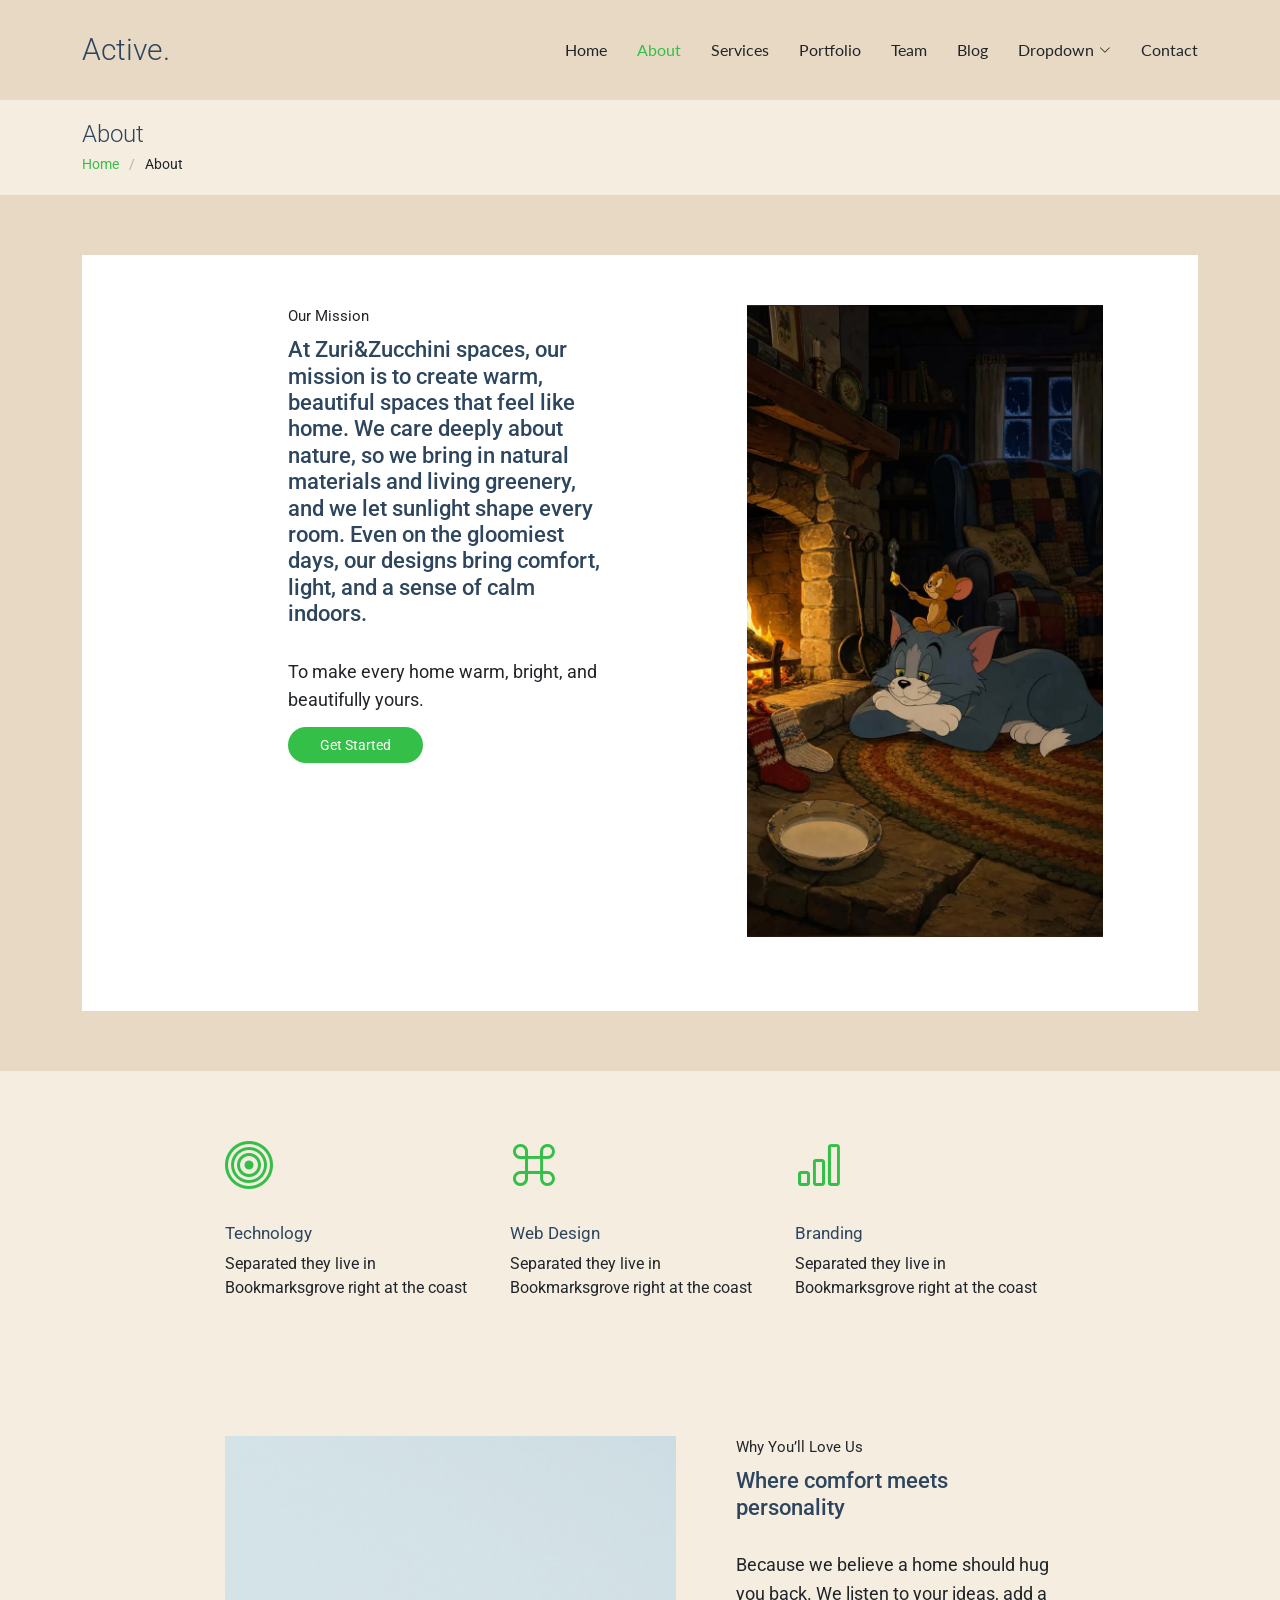
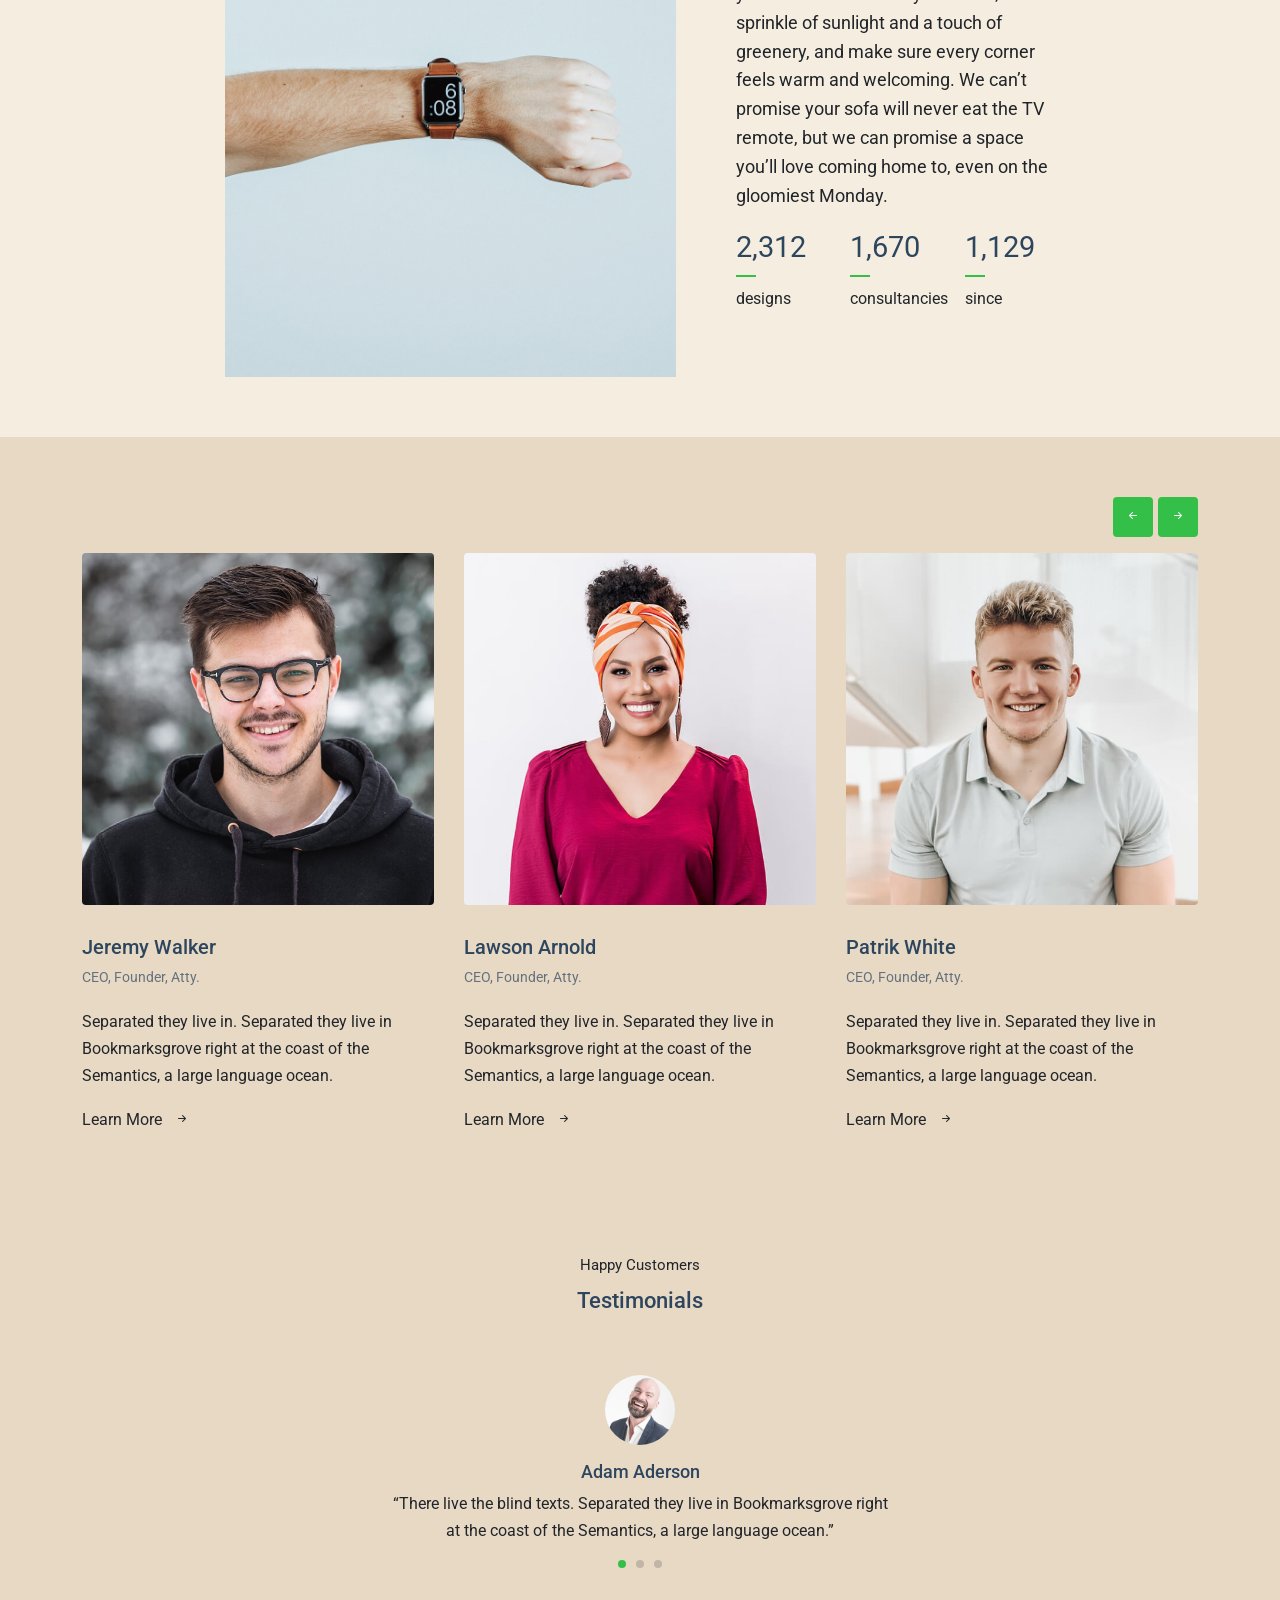
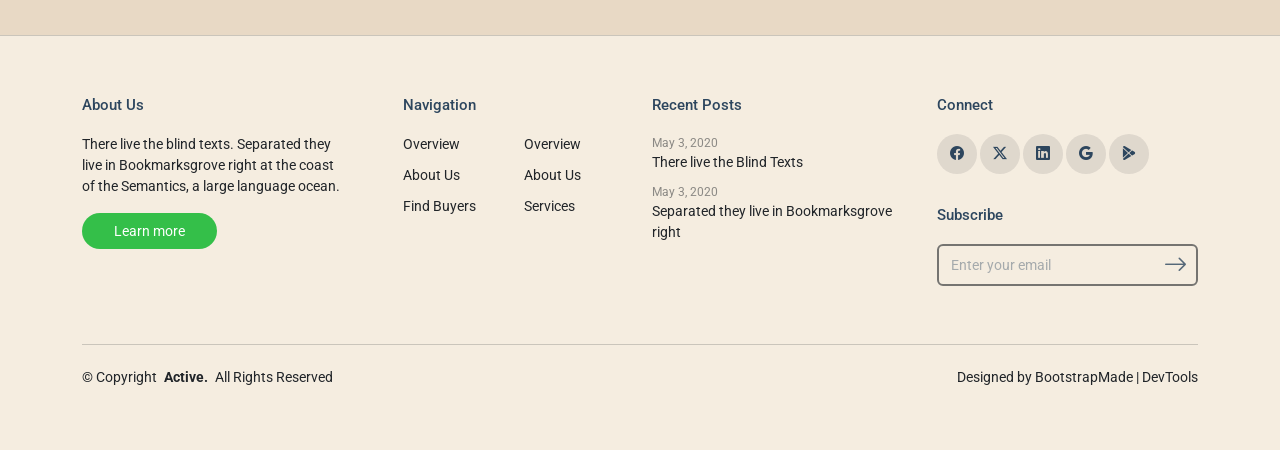
==== commit 693c0618: "new changes" ====
--- a/about.html
+++ b/about.html
@@ -104,7 +104,7 @@
             <div class="col-sm-12 col-md-5 col-lg-4 col-xl-4 order-lg-2 offset-xl-1 mb-4">
               <div class="img-wrap text-center text-md-left" data-aos="fade-up" data-aos-delay="100">
                 <div class="img">
-                  <img src="assets/img/img_v_3.jpg" alt="circle image" class="img-fluid">
+                  <img src="assets/my images/mission image.png" alt="circle image" class="img-fluid">
                 </div>
               </div>
             </div>
@@ -113,17 +113,15 @@
               <div class="px-3">
                 <span class="content-subtitle">Our Mission</span>
                 <h2 class="content-title text-start">
-                  The Big Oxmox advised her not to do so, because there were
-                  thousands.
+                  At Zuri&Zucchini spaces, our mission is to create warm, beautiful spaces that feel like home. We care deeply about nature, so we bring in natural materials and living greenery, and we let sunlight shape every room. Even on the gloomiest days, our designs bring comfort, light, and a sense of calm indoors.
                 </h2>
                 <p class="lead">
-                  A small river named Duden flows by their place and supplies it
-                  with the necessary regelialia. It is a paradisematic country.
+                  To make every home warm, bright, and beautifully yours.
                 </p>
-                <p class="mb-5">
+                <!-- <p class="mb-5">
                   The Big Oxmox advised her not to do so, because there were
                   thousands of bad Commas, wild Question Marks and devious Semikoli.
-                </p>
+                </p> -->
                 <p>
                   <a href="#" class="btn-get-started">Get Started</a>
                 </p>
@@ -194,36 +192,36 @@
           </div>
 
           <div class="col-lg-4 ps-lg-5">
-            <span class="content-subtitle">Why Us</span>
-            <h2 class="content-title">Far far away Behind the Word Mountains</h2>
+            <span class="content-subtitle">Why You’ll Love Us</span>
+            <h2 class="content-title">Where comfort meets personality</h2>
             <p class="lead">
-              Far far away, behind the word mountains, far from the countries
-              Vokalia and Consonantia.
+              Because we believe a home should hug you back. We listen to your ideas, add a sprinkle of sunlight and a touch of greenery, and make sure every corner feels warm and welcoming. We can’t promise your sofa will never eat the TV remote, but we can promise a space you’ll love coming home to, even on the gloomiest Monday.
+            
             </p>
-            <p class="mb-5">
+            <!-- <p class="mb-5">
               There live the blind texts. Separated they live in Bookmarksgrove
               right at the coast of the Semantics, a large language ocean.
-            </p>
-            <div class="row mb-5 count-numbers">
+            </p> -->
+            <div class="row mb-5 count-numbers"> 
 
               <!-- Start Stats Item -->
               <div class="col-4 counter" data-aos="fade-up" data-aos-delay="100">
                 <span data-purecounter-separator="true" data-purecounter-start="0" data-purecounter-end="3919" data-purecounter-duration="1" class="purecounter number"></span>
-                <span class="d-block">Coffee</span>
+                <span class="d-block">designs</span>
               </div>
               <!-- End Stats Item -->
 
               <!-- Start Stats Item -->
               <div class="col-4 counter" data-aos="fade-up" data-aos-delay="200">
                 <span data-purecounter-separator="true" data-purecounter-start="0" data-purecounter-end="2831" data-purecounter-duration="1" class="purecounter number"></span>
-                <span class="d-block">Codes</span>
+                <span class="d-block">consultancies</span>
               </div>
               <!-- End Stats Item -->
 
               <!-- Start Stats Item -->
               <div class="col-4 counter" data-aos="fade-up" data-aos-delay="300">
                 <span data-purecounter-separator="true" data-purecounter-start="0" data-purecounter-end="1914" data-purecounter-duration="1" class="purecounter number"></span>
-                <span class="d-block">Projects</span>
+                <span class="d-block">since</span>
               </div>
               <!-- End Stats Item -->
 
